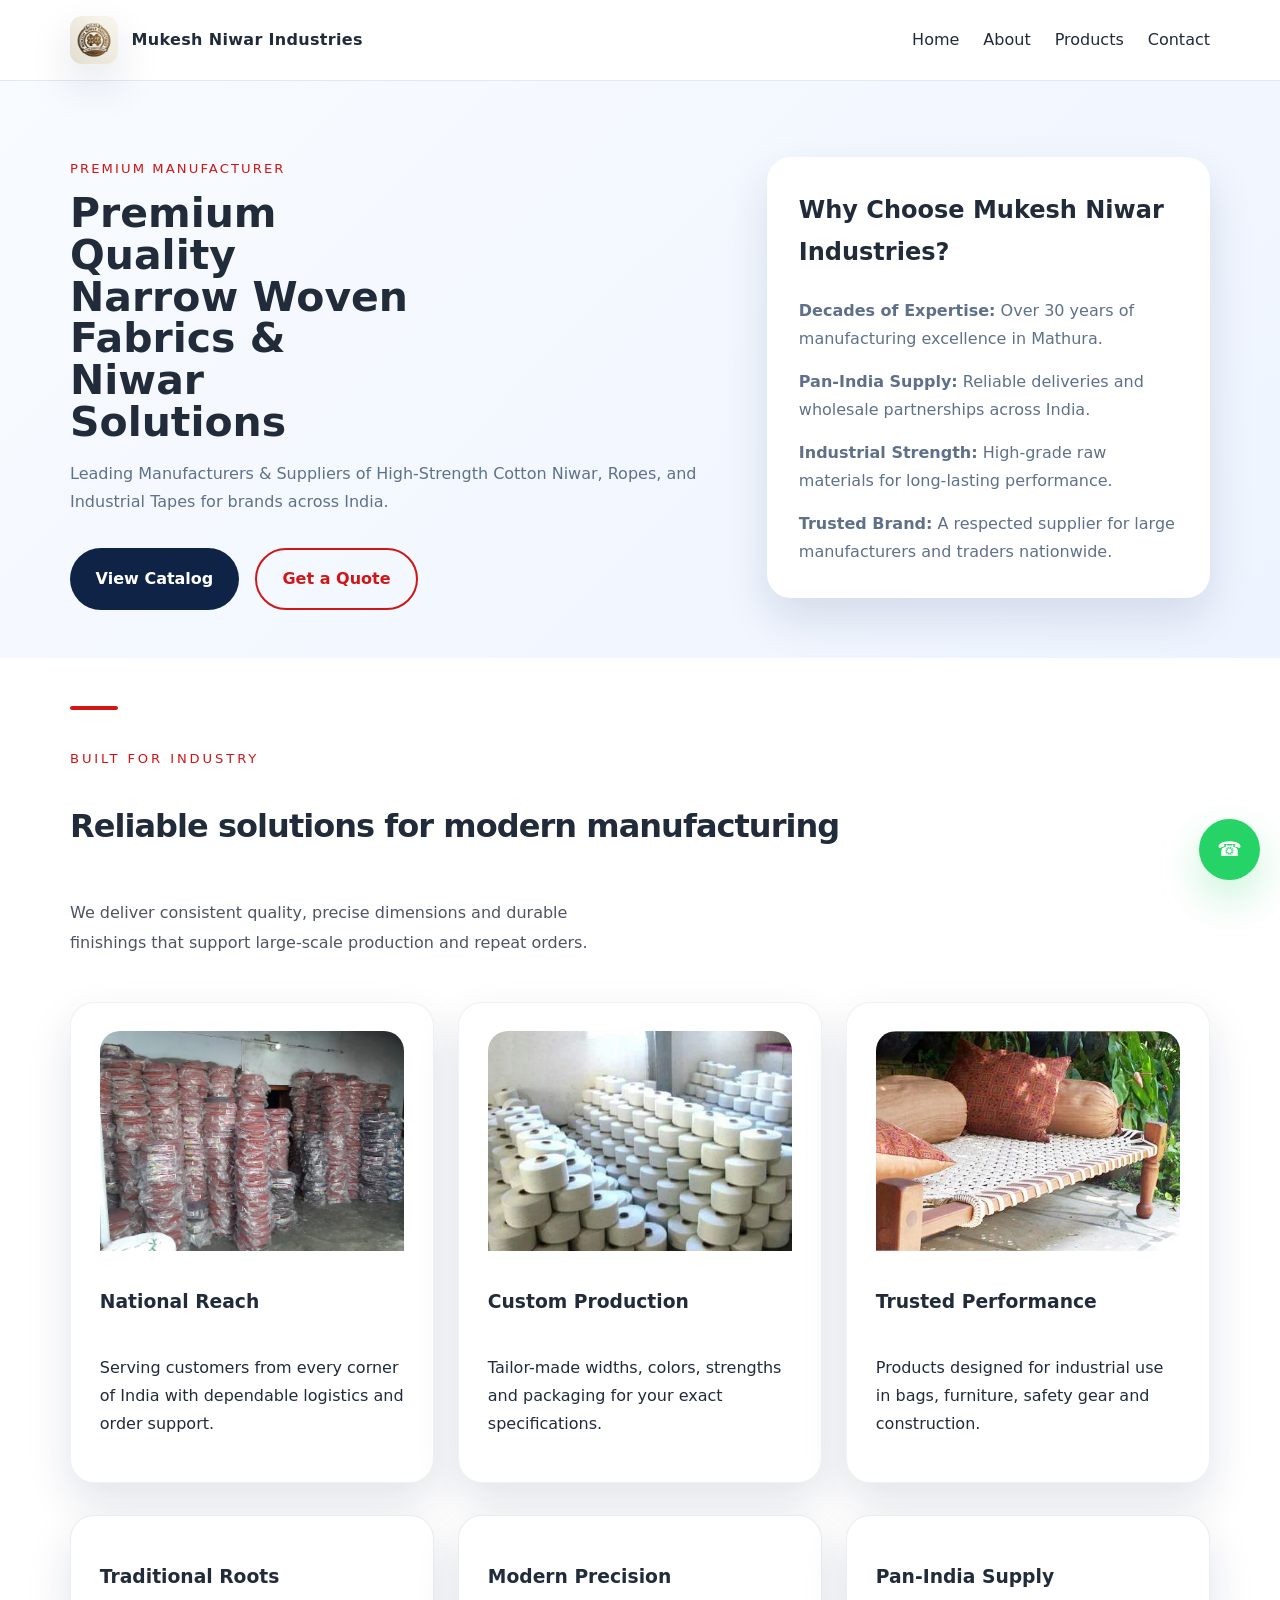
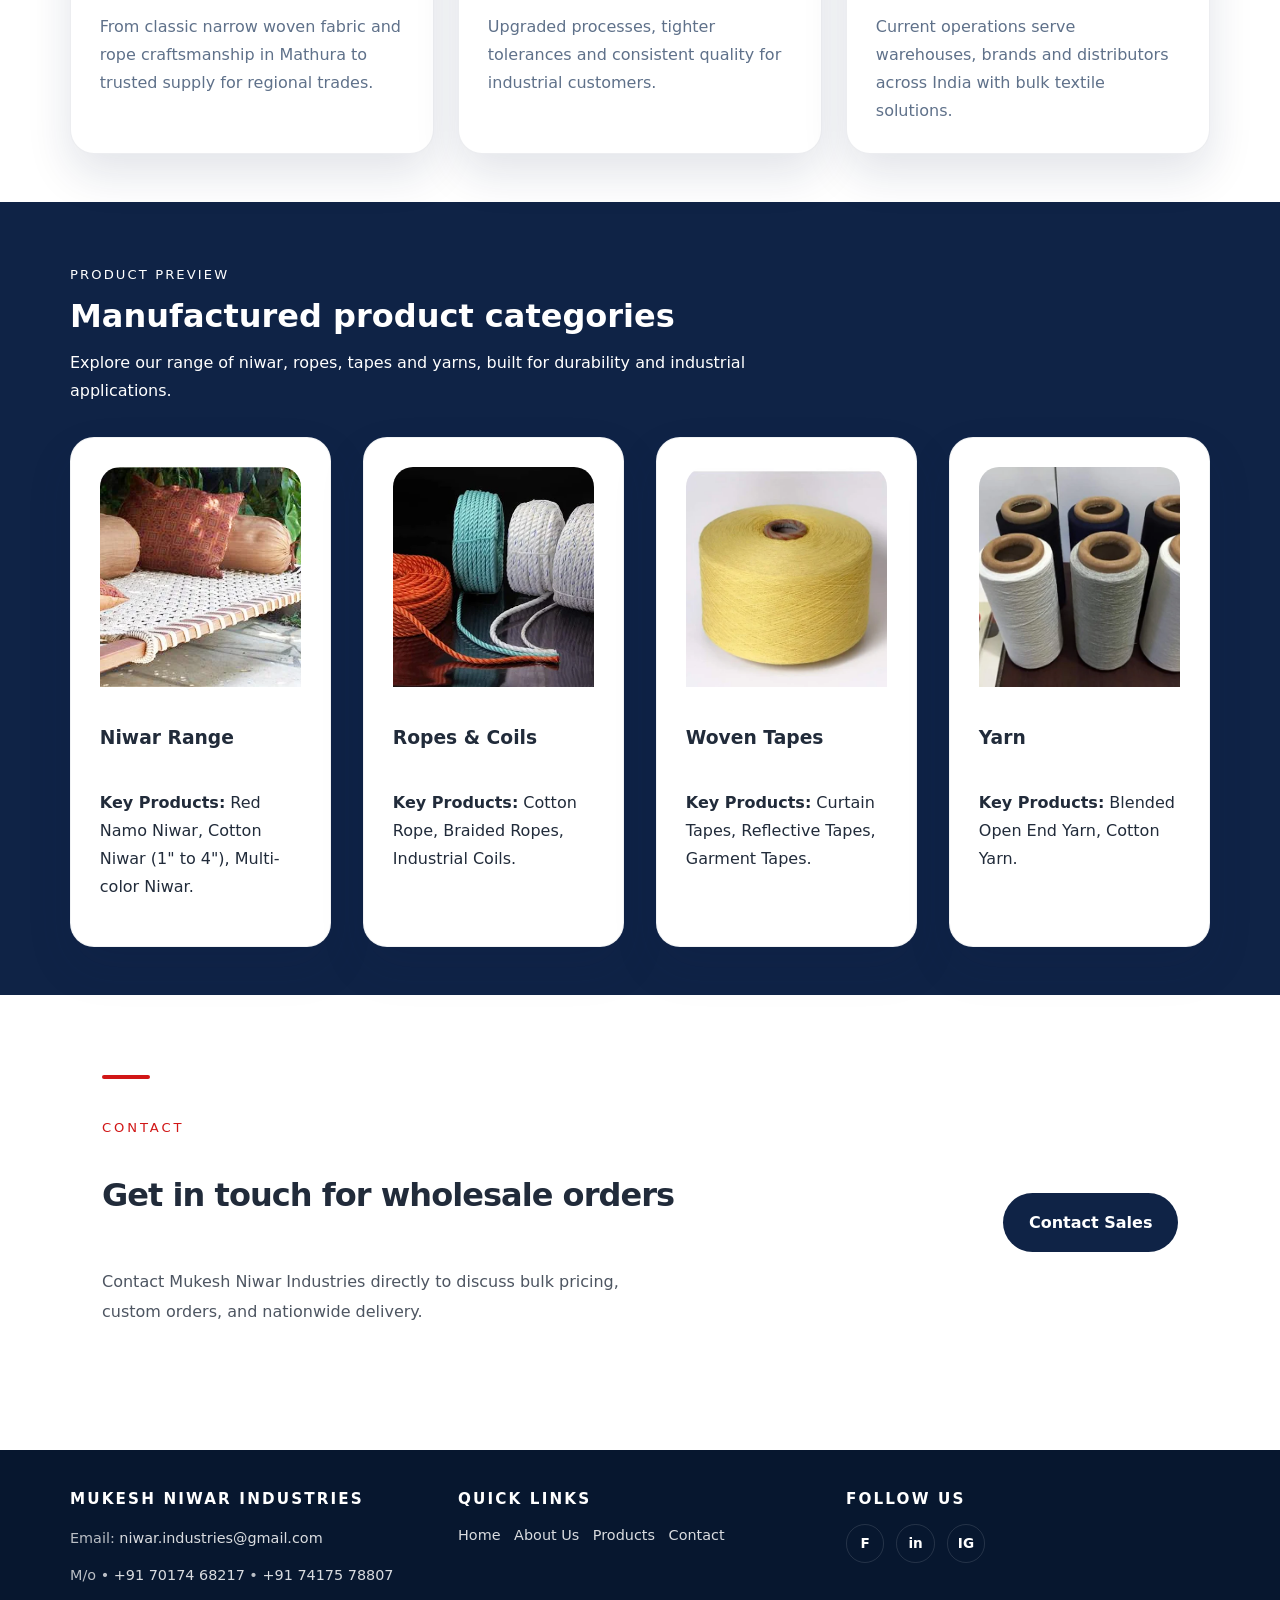
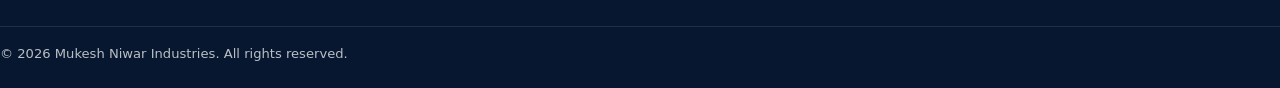
==== index.html @ a69bcad0 "webpage Co-authored-by: Copilot <copilot@github.com>" ====
<!DOCTYPE html>
<html lang="en">
  <head>
    <meta charset="UTF-8" />
    <meta name="viewport" content="width=device-width, initial-scale=1.0" />
    <meta
      name="description"
      content="Mukesh Niwar Industries - Leading manufacturer and pan-India supplier of narrow woven fabrics, cotton niwar, ropes, and industrial tapes."
    />
    <title>Home | Mukesh Niwar Industries</title>
    <link rel="stylesheet" href="styles.css" />
  </head>
  <body>
    <header class="site-header">
      <div class="container header-inner">
        <a href="index.html" class="brand brand-with-logo">
          <img src="logo.png" alt="Mukesh Niwar Industries logo" class="logo" />
          <span>Mukesh Niwar Industries</span>
        </a>
        <button class="nav-toggle" aria-label="Open navigation">
          <span></span>
          <span></span>
          <span></span>
        </button>
        <nav class="site-nav" id="main-nav">
          <a href="index.html" aria-current="page">Home</a>
          <a href="about.html">About</a>
          <a href="products.html">Products</a>
          <a href="contact.html">Contact</a>
        </nav>
      </div>
    </header>

    <main>
      <section class="hero" id="home">
        <div class="container hero-grid">
          <div>
            <p class="eyebrow">Premium Manufacturer</p>
            <h1>Premium Quality Narrow Woven Fabrics & Niwar Solutions</h1>
            <p class="hero-copy">
              Leading Manufacturers & Suppliers of High-Strength Cotton Niwar, Ropes, and Industrial Tapes for brands across India.
            </p>
            <div class="hero-actions">
              <a class="btn btn-primary" href="products.html">View Catalog</a>
              <a class="btn btn-secondary" href="contact.html">Get a Quote</a>
            </div>
          </div>
          <div class="hero-visual">
            <div class="hero-card">
              <h2>Why Choose Mukesh Niwar Industries?</h2>
              <ul>
                <li><strong>Decades of Expertise:</strong> Over 30 years of manufacturing excellence in Mathura.</li>
                <li><strong>Pan-India Supply:</strong> Reliable deliveries and wholesale partnerships across India.</li>
                <li><strong>Industrial Strength:</strong> High-grade raw materials for long-lasting performance.</li>
                <li><strong>Trusted Brand:</strong> A respected supplier for large manufacturers and traders nationwide.</li>
              </ul>
            </div>
          </div>
        </div>
      </section>

      <section class="section-light">
        <div class="container">
          <div class="page-header">
            <p class="eyebrow">Built for Industry</p>
            <h2>Reliable solutions for modern manufacturing</h2>
            <p>
              We deliver consistent quality, precise dimensions and durable finishings that support large-scale production and repeat orders.
            </p>
          </div>

          <div class="cards-grid">
            <article class="section-card">
              <img src="ind_pic1.webp" alt="Manufacturing facility" class="card-img" />
              <h3>National Reach</h3>
              <p>Serving customers from every corner of India with dependable logistics and order support.</p>
            </article>
            <article class="section-card">
              <img src="ind_pic2.webp" alt="Production process" class="card-img" />
              <h3>Custom Production</h3>
              <p>Tailor-made widths, colors, strengths and packaging for your exact specifications.</p>
            </article>
            <article class="section-card">
              <img src="outputproduct1.webp" alt="Product quality" class="card-img" />
              <h3>Trusted Performance</h3>
              <p>Products designed for industrial use in bags, furniture, safety gear and construction.</p>
            </article>
          </div>

          <div class="timeline-grid">
            <article class="timeline-step">
              <h3>Traditional Roots</h3>
              <p>From classic narrow woven fabric and rope craftsmanship in Mathura to trusted supply for regional trades.</p>
            </article>
            <article class="timeline-step">
              <h3>Modern Precision</h3>
              <p>Upgraded processes, tighter tolerances and consistent quality for industrial customers.</p>
            </article>
            <article class="timeline-step">
              <h3>Pan-India Supply</h3>
              <p>Current operations serve warehouses, brands and distributors across India with bulk textile solutions.</p>
            </article>
          </div>
        </div>
      </section>

      <section class="section-primary">
        <div class="container">
          <div class="section-header text-white">
            <p class="eyebrow">Product Preview</p>
            <h2>Manufactured product categories</h2>
            <p>
              Explore our range of niwar, ropes, tapes and yarns, built for durability and industrial applications.
            </p>
          </div>
          <div class="cards-grid">
            <article class="section-card">
              <img src="outputproduct1.webp" alt="Niwar range products" class="card-img" />
              <h3>Niwar Range</h3>
              <p><strong>Key Products:</strong> Red Namo Niwar, Cotton Niwar (1" to 4"), Multi-color Niwar.</p>
            </article>
            <article class="section-card">
              <img src="rope1.webp" alt="Ropes and coils" class="card-img" />
              <h3>Ropes & Coils</h3>
              <p><strong>Key Products:</strong> Cotton Rope, Braided Ropes, Industrial Coils.</p>
            </article>
            <article class="section-card">
              <img src="yarn1.webp" alt="Woven tapes" class="card-img" />
              <h3>Woven Tapes</h3>
              <p><strong>Key Products:</strong> Curtain Tapes, Reflective Tapes, Garment Tapes.</p>
            </article>
            <article class="section-card">
              <img src="yarn2.webp" alt="Yarn products" class="card-img" />
              <h3>Yarn</h3>
              <p><strong>Key Products:</strong> Blended Open End Yarn, Cotton Yarn.</p>
            </article>
          </div>
        </div>
      </section>

      <section class="section-light">
        <div class="container contact-panel">
          <div class="page-header">
            <p class="eyebrow">Contact</p>
            <h2>Get in touch for wholesale orders</h2>
            <p>
              Contact Mukesh Niwar Industries directly to discuss bulk pricing, custom orders, and nationwide delivery.
            </p>
          </div>
          <a class="btn btn-primary" href="contact.html">Contact Sales</a>
        </div>
      </section>
    </main>

    <footer class="site-footer">
      <div class="container footer-grid">
        <div class="footer-block">
          <h3>Mukesh Niwar Industries</h3>
          <p class="footer-contact">Email: <a href="mailto:niwar.industries@gmail.com">niwar.industries@gmail.com</a></p>
          <p class="footer-contact">M/o • <a href="tel:+917017468217">+91 70174 68217</a> • <a href="tel:+917417578807">+91 74175 78807</a></p>
        </div>
        <div class="footer-block">
          <h3>Quick Links</h3>
          <ul class="footer-links">
            <li><a href="index.html">Home</a></li>
            <li><a href="about.html">About Us</a></li>
            <li><a href="products.html">Products</a></li>
            <li><a href="contact.html">Contact</a></li>
          </ul>
        </div>
        <div class="footer-block">
          <h3>Follow Us</h3>
          <div class="social-links">
            <a class="social-link" href="#" aria-label="Facebook">F</a>
            <a class="social-link" href="#" aria-label="LinkedIn">in</a>
            <a class="social-link" href="#" aria-label="Instagram">IG</a>
          </div>
        </div>
      </div>
      <div class="footer-note">© 2026 Mukesh Niwar Industries. All rights reserved.</div>
    </footer>

    <a class="whatsapp-float" href="https://wa.me/917017468217?text=Hello%20Mukesh%20Niwar%20Industries%2C%20I%20need%20a%20quote." target="_blank" rel="noreferrer noopener" aria-label="WhatsApp Now"></a>
    <script src="script.js"></script>
  </body>
</html>
---- styles.css ----
:root {
  --navy: #0f2346;
  --white: #ffffff;
  --light: #f5f7fb;
  --text: #212b3a;
  --muted: #5f718a;
  --accent: #d11616;
  --shadow: 0 20px 45px rgba(15, 35, 70, 0.12);
}

* {
  box-sizing: border-box;
}

html {
  scroll-behavior: smooth;
}

body {
  margin: 0;
  font-family: Inter, system-ui, -apple-system, BlinkMacSystemFont, "Segoe UI", sans-serif;
  color: var(--text);
  background: var(--white);
  line-height: 1.75;
}

img {
  max-width: 100%;
  display: block;
}

a {
  color: inherit;
  text-decoration: none;
}

button,
input,
textarea,
a {
  font: inherit;
}

.container {
  width: min(1140px, calc(100% - 2rem));
  margin: 0 auto;
}

.site-header {
  position: sticky;
  top: 0;
  z-index: 10;
  background: rgba(255, 255, 255, 0.95);
  backdrop-filter: blur(10px);
  border-bottom: 1px solid #e5e8f0;
}

.header-inner {
  display: flex;
  align-items: center;
  justify-content: space-between;
  gap: 1rem;
  padding: 1rem 0;
}

.whatsapp-float {
  position: fixed;
  right: 1.25rem;
  bottom: 1.25rem;
  display: inline-flex;
  align-items: center;
  justify-content: center;
  width: 3.8rem;
  height: 3.8rem;
  border-radius: 50%;
  background: #25d366;
  color: #ffffff;
  text-decoration: none;
  font-size: 1.4rem;
  box-shadow: 0 18px 40px rgba(37, 211, 102, 0.25);
  transition: transform 0.2s ease, box-shadow 0.2s ease;
  z-index: 20;
}

.whatsapp-float:hover,
.whatsapp-float:focus-visible {
  transform: translateY(-2px);
  box-shadow: 0 24px 45px rgba(37, 211, 102, 0.35);
}

.whatsapp-float::before {
  content: "☎";
  font-size: 1.25rem;
}

@media (max-width: 720px) {
  .whatsapp-float {
    right: 0.85rem;
    bottom: 0.85rem;
    width: 3.4rem;
    height: 3.4rem;
  }
}

.brand {
  font-weight: 700;
  letter-spacing: 0.02em;
}

.brand-with-logo {
  display: inline-flex;
  align-items: center;
  gap: 0.85rem;
}

.logo {
  width: 48px;
  height: auto;
  border-radius: 12px;
  box-shadow: var(--shadow);
}

.card-img {
  width: 100%;
  height: 220px;
  object-fit: cover;
  border-radius: 20px 20px 0 0;
  margin-bottom: 1rem;
}

.timeline-grid {
  display: grid;
  gap: 1.5rem;
  grid-template-columns: repeat(auto-fit, minmax(240px, 1fr));
  margin-top: 2rem;
}

.timeline-step {
  background: var(--white);
  border-radius: 24px;
  padding: 1.8rem;
  box-shadow: var(--shadow);
  border: 1px solid rgba(15, 35, 70, 0.08);
}

.timeline-step h3 {
  margin-top: 1rem;
}

.timeline-step p {
  color: var(--muted);
  margin: 1rem 0 0;
}

.nav-toggle {
  display: none;
  flex-direction: column;
  gap: 6px;
  background: transparent;
  border: none;
  cursor: pointer;
}

.nav-toggle span {
  display: block;
  width: 24px;
  height: 3px;
  background: var(--navy);
  border-radius: 999px;
}

.site-nav {
  display: flex;
  align-items: center;
  gap: 1.5rem;
}

.site-nav a {
  color: var(--text);
  font-weight: 500;
}

.hero {
  padding: 4rem 0 3rem;
  background: linear-gradient(135deg, #f8fbff 0%, #eef4ff 100%);
}

.hero-grid {
  display: grid;
  grid-template-columns: 1.2fr 0.8fr;
  gap: 2rem;
  align-items: center;
}

.eyebrow {
  text-transform: uppercase;
  letter-spacing: 0.16em;
  color: var(--accent);
  font-size: 0.82rem;
  margin-bottom: 0.75rem;
}

.hero h1 {
  font-size: clamp(2.5rem, 3.2vw, 4rem);
  line-height: 1.02;
  margin: 0;
  max-width: 12ch;
}

.hero-copy,
.section-header p,
.about-grid p,
.contact-card p,
.quality-list p,
.product-card p {
  color: var(--muted);
}

.hero-actions {
  display: flex;
  flex-wrap: wrap;
  gap: 1rem;
  margin-top: 2rem;
}

.btn {
  display: inline-flex;
  align-items: center;
  justify-content: center;
  padding: 0.95rem 1.6rem;
  border-radius: 999px;
  font-weight: 600;
  transition: transform 0.2s ease, background-color 0.2s ease;
}

.btn:hover {
  transform: translateY(-1px);
}

.btn-primary {
  background: var(--navy);
  color: var(--white);
}

.btn-secondary {
  border: 2px solid var(--accent);
  color: var(--accent);
  background: transparent;
}

.btn-white {
  background: var(--white);
  color: var(--navy);
  border: 1px solid rgba(15, 35, 70, 0.12);
}

.hero-visual {
  display: flex;
  justify-content: flex-end;
}

.hero-card {
  border-radius: 24px;
  padding: 2rem;
  background: var(--white);
  box-shadow: var(--shadow);
}

.hero-card h2 {
  margin-top: 0;
}

.hero-card ul {
  list-style: none;
  padding: 0;
  margin: 1.5rem 0 0;
  display: grid;
  gap: 0.95rem;
}

.hero-card li {
  color: var(--muted);
}

.section-light,
.section-primary {
  padding: 3rem 0;
}

.section-primary {
  background: var(--navy);
  color: var(--white);
}

.section-primary .cards-grid {
  gap: 2rem;
  grid-auto-rows: minmax(0, auto);
}

.section-primary .contact-panel {
  margin-top: 2rem;
}

.section-header {
  max-width: 720px;
  margin-bottom: 2rem;
}

.section-header.text-white p,
.section-primary .section-header p,
.section-primary .section-header h2,
.page-header.text-white p,
.page-header.text-white h2,
.page-header.text-white .eyebrow {
  color: var(--white);
}

.section-header h2 {
  margin: 0.5rem 0 1rem;
  font-size: clamp(2rem, 2.5vw, 2.75rem);
  line-height: 1.08;
}

.page-header {
  display: grid;
  gap: 0.75rem;
  margin-bottom: 1.75rem;
  padding: 0;
  border: none;
  background: transparent;
}

.page-header::before {
  content: "";
  width: 3rem;
  height: 4px;
  background: var(--accent);
  border-radius: 999px;
  display: block;
  margin-bottom: 0.75rem;
}

.page-header .eyebrow {
  margin-bottom: 0;
  font-size: 0.82rem;
  letter-spacing: 0.22em;
  color: var(--accent);
}

.page-header h2 {
  font-size: clamp(2rem, 2.4vw, 2.85rem);
  line-height: 1.06;
  letter-spacing: -0.03em;
}

.page-header p {
  color: rgba(33, 43, 58, 0.8);
  line-height: 1.85;
  max-width: 52ch;
}

.cards-grid {
  display: grid;
  gap: 1.5rem;
  grid-template-columns: repeat(auto-fit, minmax(220px, 1fr));
}

.section-card {
  background: var(--white);
  border-radius: 24px;
  padding: 1.8rem;
  box-shadow: var(--shadow);
  border: 1px solid rgba(15, 35, 70, 0.06);
  display: flex;
  flex-direction: column;
}

.section-card h3,
.section-card p {
  color: var(--text);
}

.contact-panel {
  display: flex;
  align-items: center;
  justify-content: space-between;
  gap: 1rem;
  padding: 2rem;
}

.contact-panel .page-header {
  max-width: 60ch;
}

.map-frame {
  border-radius: 24px;
  overflow: hidden;
  box-shadow: var(--shadow);
}

.about-grid,
.product-grid,
.quality-grid,
.contact-grid {
  display: grid;
  gap: 1.75rem;
}

.about-grid {
  grid-template-columns: 1.2fr 0.9fr;
  grid-template-rows: auto auto;
  grid-template-areas:
    "text image"
    "stats stats";
  gap: 2rem;
}

.about-grid > div:first-child {
  grid-area: text;
}

.about-panel {
  grid-area: image;
  display: flex;
  align-items: flex-start;
}

.about-panel img {
  width: 100%;
  border-radius: 24px;
  object-fit: cover;
  min-height: 340px;
}

.about-stats-row {
  grid-area: stats;
  display: grid;
  grid-template-columns: repeat(3, minmax(0, 1fr));
  gap: 1rem;
}

.stat-card {
  background: var(--white);
  padding: 1.6rem;
  border-radius: 18px;
  box-shadow: var(--shadow);
}

.stat-card span {
  display: block;
  font-size: 1.8rem;
  font-weight: 700;
  color: var(--navy);
}

.stat-card p {
  margin: 0.6rem 0 0;
  color: var(--muted);
}

.product-grid {
  grid-template-columns: repeat(2, minmax(0, 1fr));
}

.product-card {
  background: rgba(255, 255, 255, 0.12);
  border: 1px solid rgba(255, 255, 255, 0.14);
  border-radius: 20px;
  padding: 1.8rem;
}

.product-card h3 {
  margin-top: 0;
  color: var(--white);
}

.quality-grid {
  grid-template-columns: 1fr 1fr;
  align-items: start;
}

.quality-list {
  display: grid;
  gap: 1rem;
}

.quality-list div {
  background: var(--white);
  padding: 1.6rem;
  border-radius: 18px;
}

.quality-list h3 {
  margin: 0 0 0.75rem;
  color: var(--navy);
}

.contact-grid {
  grid-template-columns: 1.2fr 0.8fr;
  align-items: start;
}

.contact-card {
  background: var(--white);
  color: var(--text);
  border-radius: 24px;
  padding: 2rem;
  box-shadow: var(--shadow);
}

.contact-card h3 {
  margin-top: 0;
}

.contact-details p {
  margin: 0.85rem 0 0;
}

.site-footer {
  background: #07172f;
  color: rgba(255, 255, 255, 0.8);
  padding: 2.2rem 0 1.5rem;
  font-size: 0.92rem;
}

.footer-grid {
  display: grid;
  gap: 1.5rem;
  grid-template-columns: repeat(3, minmax(0, 1fr));
  align-items: flex-start;
}

.footer-block h3 {
  margin: 0 0 0.75rem;
  color: var(--white);
  font-size: 0.95rem;
  letter-spacing: 0.14em;
  text-transform: uppercase;
}

.footer-block p,
.footer-links li,
.footer-note {
  color: rgba(255, 255, 255, 0.72);
  font-size: 0.9rem;
  line-height: 1.6;
}

.footer-contact a {
  color: rgba(255, 255, 255, 0.85);
  text-decoration: none;
}

.footer-links {
  list-style: none;
  padding: 0;
  margin: 0;
  display: flex;
  flex-wrap: wrap;
  gap: 0.85rem;
}

.footer-links li {
  display: inline;
}

.footer-links li a {
  color: rgba(255, 255, 255, 0.85);
  text-decoration: none;
}

.footer-links li a:hover {
  color: var(--accent);
}

.social-links {
  display: flex;
  gap: 0.75rem;
}

.social-link {
  display: inline-flex;
  align-items: center;
  justify-content: center;
  width: 2.4rem;
  height: 2.4rem;
  border-radius: 50%;
  border: 1px solid rgba(255, 255, 255, 0.12);
  color: var(--white);
  text-decoration: none;
  font-weight: 700;
  font-size: 0.85rem;
}

.social-link:hover {
  background: rgba(255, 255, 255, 0.08);
}

.footer-note {
  margin-top: 1.5rem;
  border-top: 1px solid rgba(255, 255, 255, 0.1);
  padding-top: 1rem;
  font-size: 0.82rem;
}

.footer-link {
  color: var(--white);
}

@media (max-width: 900px) {
  .hero-grid,
  .about-grid,
  .product-grid,
  .quality-grid,
  .contact-grid,
  .footer-grid {
    grid-template-columns: 1fr;
  }

  .stats-grid {
    grid-template-columns: 1fr;
  }

  .hero {
    padding-top: 3rem;
  }

  .contact-panel {
    flex-direction: column;
    align-items: stretch;
  }
}

@media (max-width: 720px) {
  .top-bar {
    flex-direction: column;
    align-items: flex-start;
  }
  .header-inner {
    flex-wrap: wrap;
  }

  .nav-toggle {
    display: flex;
  }

  .site-nav {
    position: absolute;
    top: 100%;
    right: 1rem;
    left: 1rem;
    background: var(--white);
    flex-direction: column;
    padding: 1rem;
    border-radius: 18px;
    box-shadow: var(--shadow);
    opacity: 0;
    visibility: hidden;
    transform: translateY(-1rem);
    transition: all 0.25s ease;
  }

  .site-nav.open {
    opacity: 1;
    visibility: visible;
    transform: translateY(0);
  }

  .site-nav a {
    padding: 0.75rem 0;
    border-bottom: 1px solid #eef2f7;
  }

  .site-nav a:last-child {
    border-bottom: none;
  }

  .hero h1 {
    font-size: 2.4rem;
  }

  .btn {
    width: 100%;
  }

  .footer-inner {
    flex-direction: column;
    text-align: center;
  }
}
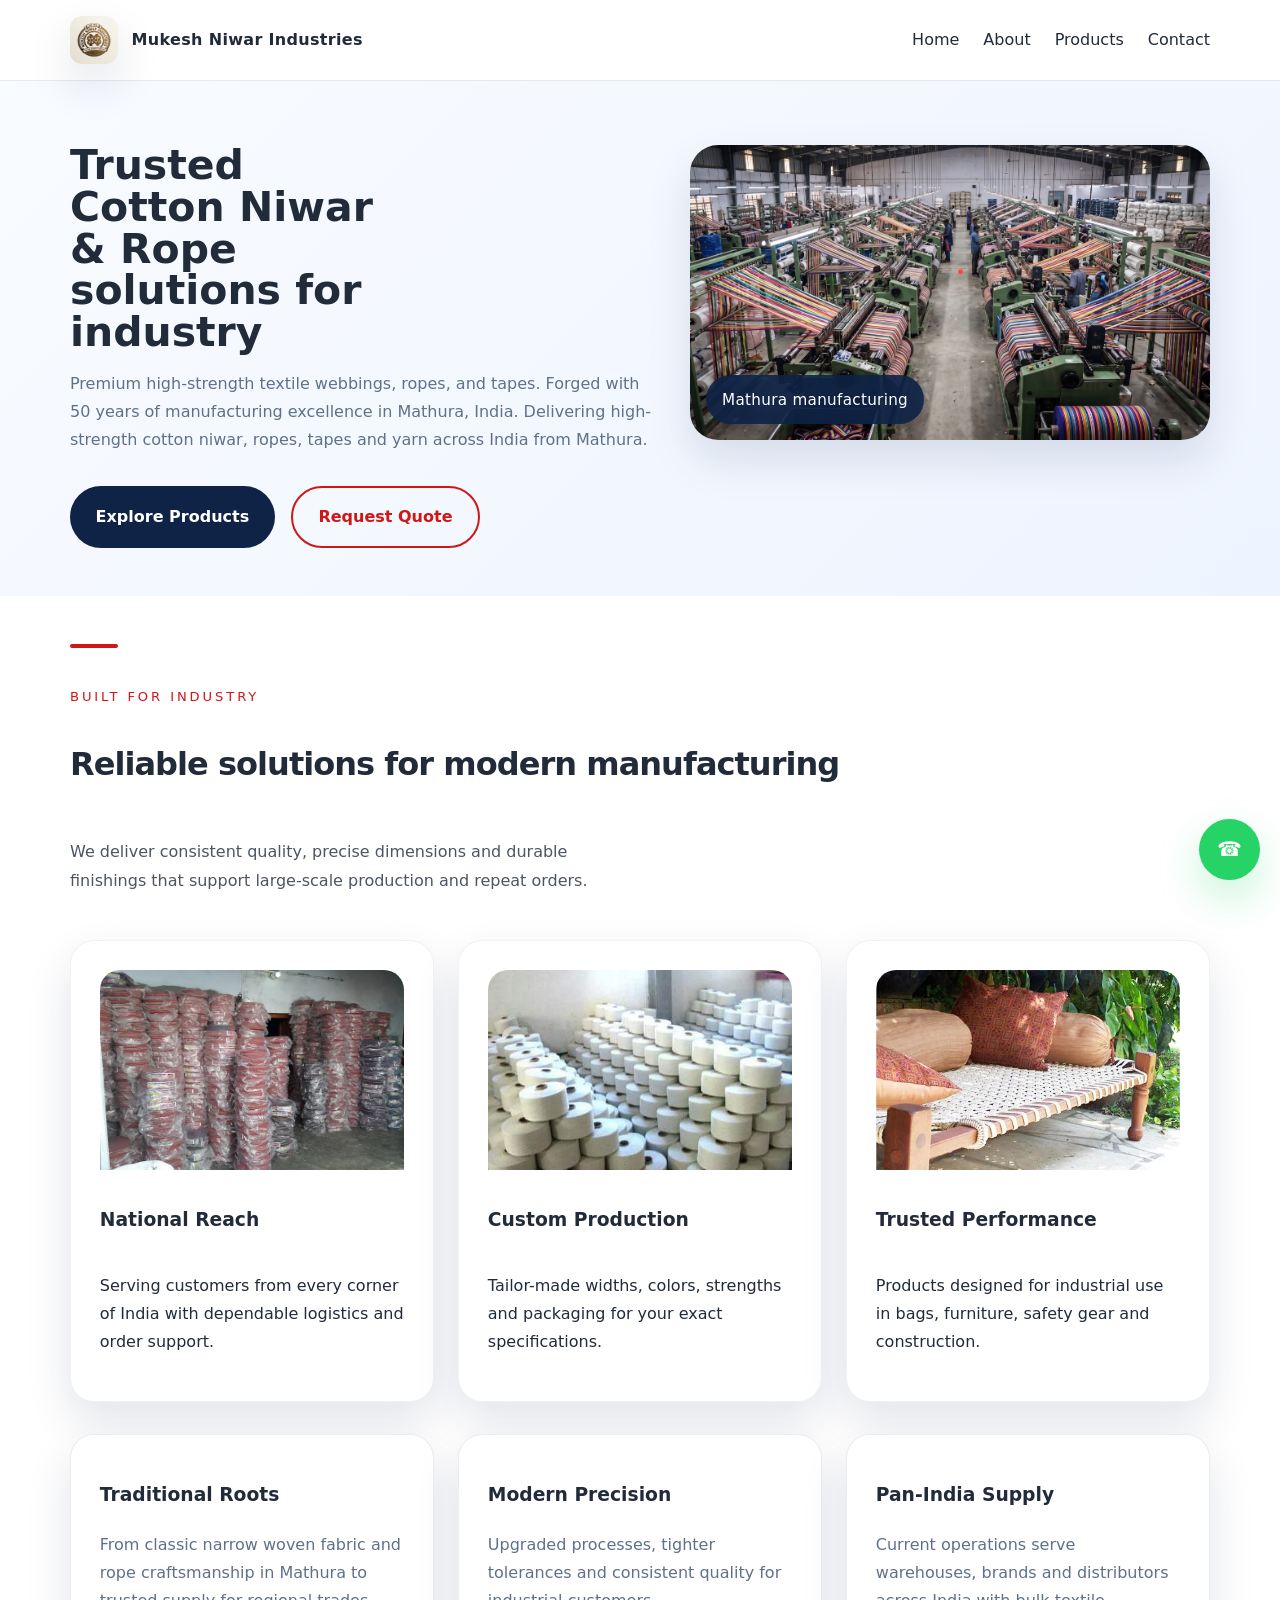
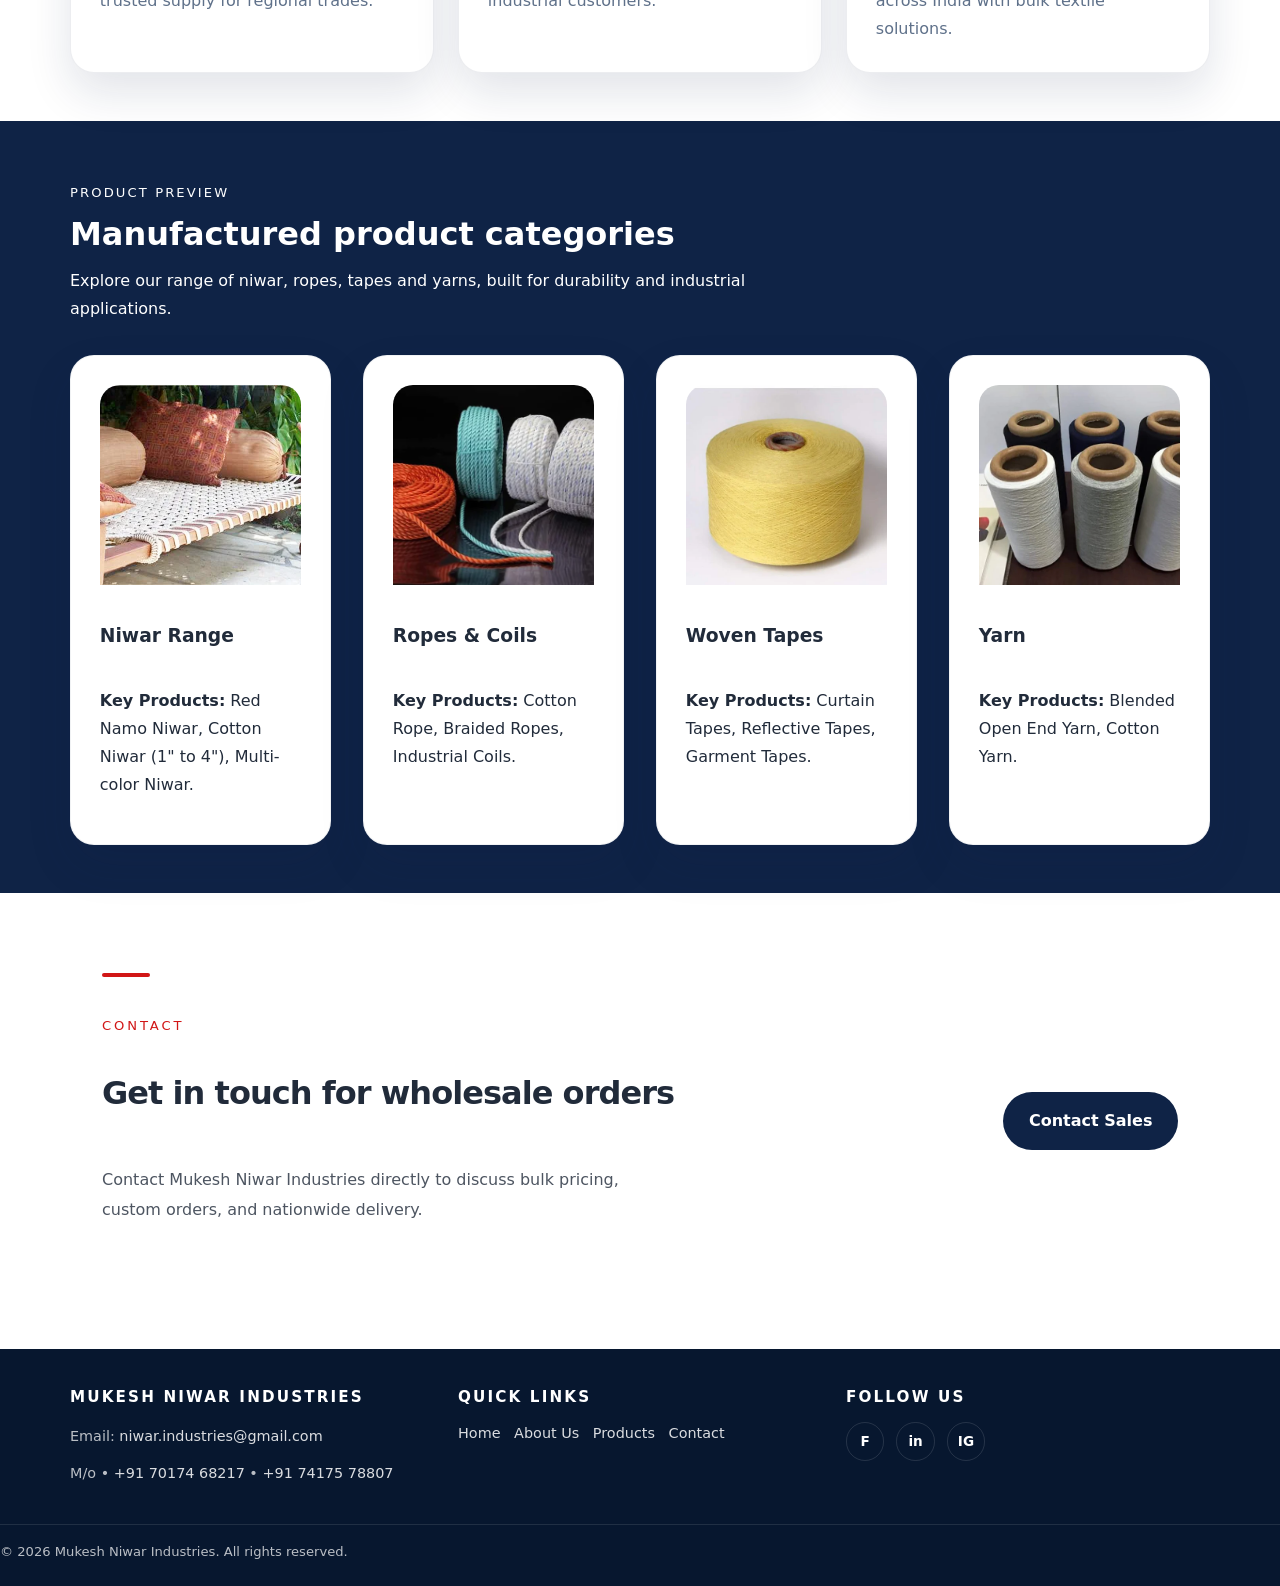
==== commit 8794bd92: "chnages Co-authored-by: Copilot <copilot@github.com>" ====
--- a/index.html
+++ b/index.html
@@ -35,26 +35,22 @@
       <section class="hero" id="home">
         <div class="container hero-grid">
           <div>
-            <p class="eyebrow">Premium Manufacturer</p>
-            <h1>Premium Quality Narrow Woven Fabrics & Niwar Solutions</h1>
+            <h1>Trusted Cotton Niwar & Rope solutions for industry</h1>
             <p class="hero-copy">
-              Leading Manufacturers & Suppliers of High-Strength Cotton Niwar, Ropes, and Industrial Tapes for brands across India.
+              Premium high-strength textile webbings, ropes, and tapes. Forged with 50 years of manufacturing excellence in Mathura, India. Delivering high-strength cotton niwar, ropes, tapes and yarn across India from Mathura.
             </p>
             <div class="hero-actions">
-              <a class="btn btn-primary" href="products.html">View Catalog</a>
-              <a class="btn btn-secondary" href="contact.html">Get a Quote</a>
+              <a class="btn btn-primary" href="products.html">Explore Products</a>
+              <a class="btn btn-secondary" href="contact.html">Request Quote</a>
             </div>
           </div>
+
           <div class="hero-visual">
-            <div class="hero-card">
-              <h2>Why Choose Mukesh Niwar Industries?</h2>
-              <ul>
-                <li><strong>Decades of Expertise:</strong> Over 30 years of manufacturing excellence in Mathura.</li>
-                <li><strong>Pan-India Supply:</strong> Reliable deliveries and wholesale partnerships across India.</li>
-                <li><strong>Industrial Strength:</strong> High-grade raw materials for long-lasting performance.</li>
-                <li><strong>Trusted Brand:</strong> A respected supplier for large manufacturers and traders nationwide.</li>
-              </ul>
+            <div class="hero-image-card">
+              <img src="curreent_traditonal_ind.png" alt="Traditional manufacturing" />
+              <span class="hero-image-chip">Mathura manufacturing</span>
             </div>
+            <!-- hero descriptive paragraph removed per request -->
           </div>
         </div>
       </section>
--- a/styles.css
+++ b/styles.css
@@ -122,7 +122,7 @@
 
 .card-img {
   width: 100%;
-  height: 220px;
+  height: 200px;
   object-fit: cover;
   border-radius: 20px 20px 0 0;
   margin-bottom: 1rem;
@@ -187,9 +187,100 @@
 
 .hero-grid {
   display: grid;
-  grid-template-columns: 1.2fr 0.8fr;
+  /* left column grows, right column fixed to match the visual width */
+  grid-template-columns: 1fr 520px;
   gap: 2rem;
-  align-items: center;
+  align-items: start;
+}
+
+.hero-feature-row {
+  display: grid;
+  grid-template-columns: repeat(3, minmax(0, 1fr));
+  gap: 1rem;
+  margin-top: 1.8rem;
+}
+
+.hero-feature {
+  background: var(--white);
+  border-radius: 20px;
+  padding: 1rem 1.1rem;
+  box-shadow: var(--shadow);
+  border: 1px solid rgba(15, 35, 70, 0.08);
+}
+
+.hero-feature span {
+  display: block;
+  font-size: 1.1rem;
+  font-weight: 700;
+  color: var(--navy);
+}
+
+.hero-feature p {
+  margin: 0.4rem 0 0;
+  color: var(--muted);
+  font-size: 0.95rem;
+}
+
+.hero-image-card {
+  position: relative;
+  border-radius: 28px;
+  overflow: hidden;
+  box-shadow: var(--shadow);
+}
+
+.hero-image-card img {
+  width: 100%;
+  height: auto;
+  max-height: 420px;
+  object-fit: cover;
+  display: block;
+}
+
+.hero-image-chip {
+  position: absolute;
+  bottom: 1rem;
+  left: 1rem;
+  background: rgba(15, 35, 70, 0.9);
+  color: #fff;
+  padding: 0.7rem 1rem;
+  border-radius: 999px;
+  font-size: 0.95rem;
+  letter-spacing: 0.02em;
+}
+
+.hero-image-text {
+  margin: 0;
+  color: var(--muted);
+  line-height: 1.6;
+  font-size: 0.95rem;
+  max-width: 360px;
+  text-align: left;
+}
+
+@media (max-width: 900px) {
+  .hero-image-text {
+    text-align: center;
+    max-width: 100%;
+    align-self: center;
+    padding: 0 1rem;
+  }
+}
+
+.hero-info-card {
+  background: var(--white);
+  border-radius: 24px;
+  padding: 1.8rem;
+  box-shadow: var(--shadow);
+  border: 1px solid rgba(15, 35, 70, 0.08);
+}
+
+.hero-info-card h3 {
+  margin-top: 0;
+}
+
+.hero-info-card p {
+  color: var(--muted);
+  line-height: 1.85;
 }
 
 .eyebrow {
@@ -256,7 +347,9 @@
 
 .hero-visual {
   display: flex;
-  justify-content: flex-end;
+  flex-direction: column;
+  align-items: flex-start;
+  gap: 0.9rem;
 }
 
 .hero-card {
@@ -496,8 +589,21 @@
 }
 
 .contact-grid {
-  grid-template-columns: 1.2fr 0.8fr;
+  grid-template-columns: 1fr 1fr;
+  gap: 2rem;
   align-items: start;
+}
+
+.map-frame iframe {
+  width: 100%;
+  height: 380px;
+  display: block;
+}
+
+.contact-card,
+.map-frame {
+  position: relative;
+  z-index: 0;
 }
 
 .contact-card {
@@ -625,6 +731,10 @@
     padding-top: 3rem;
   }
 
+  .hero-feature-row {
+    grid-template-columns: 1fr;
+  }
+
   .contact-panel {
     flex-direction: column;
     align-items: stretch;
@@ -639,6 +749,31 @@
   .header-inner {
     flex-wrap: wrap;
   }
+
+@media (min-width: 900px) {
+  .hero-visual {
+    flex-direction: row-reverse;
+    align-items: flex-end;
+    justify-content: flex-end;
+    gap: 1.25rem;
+  }
+
+  .hero-image-card {
+    flex: 0 0 480px;
+  }
+
+  .hero-image-text {
+    text-align: left;
+    max-width: 520px;
+    margin: 0;
+    align-self: flex-start;
+  }
+  /* keep the paragraph from extending past the image height */
+  .hero-image-text {
+    max-height: 420px;
+    overflow: hidden;
+  }
+}
 
   .nav-toggle {
     display: flex;
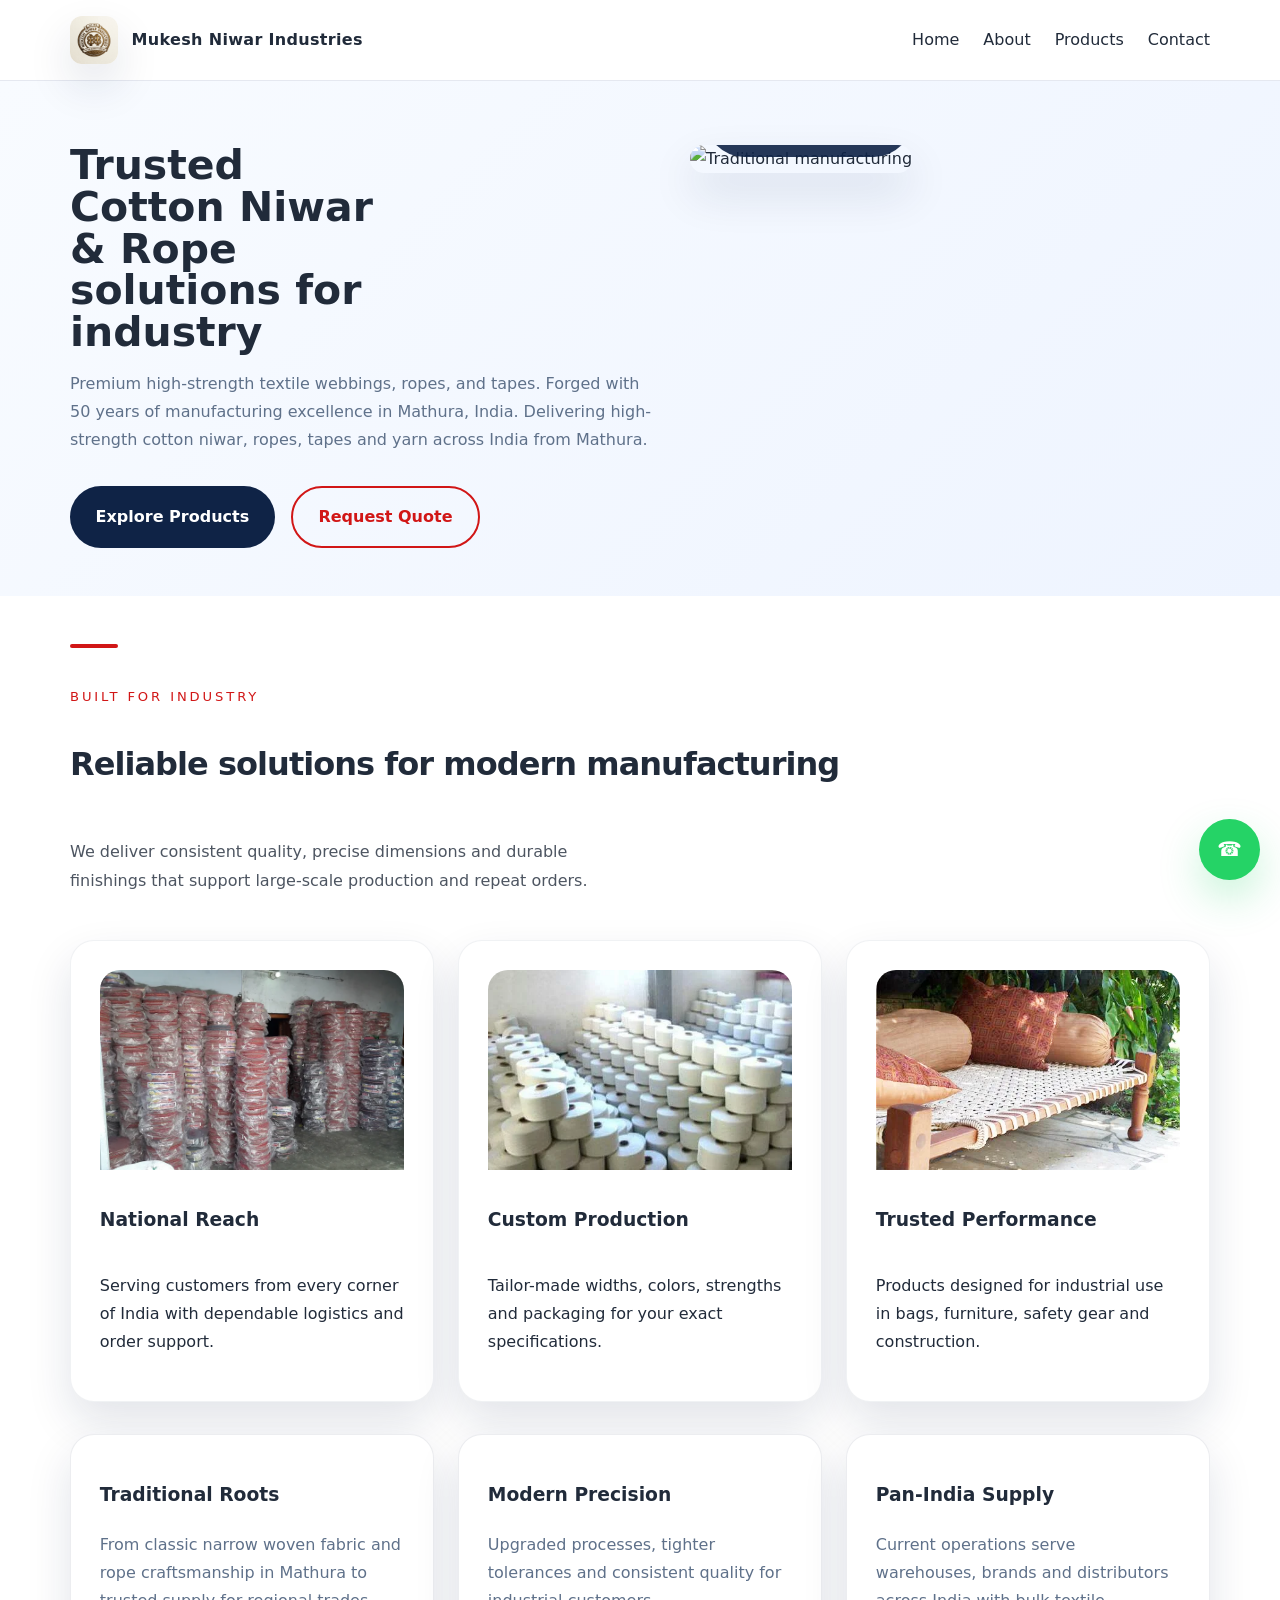
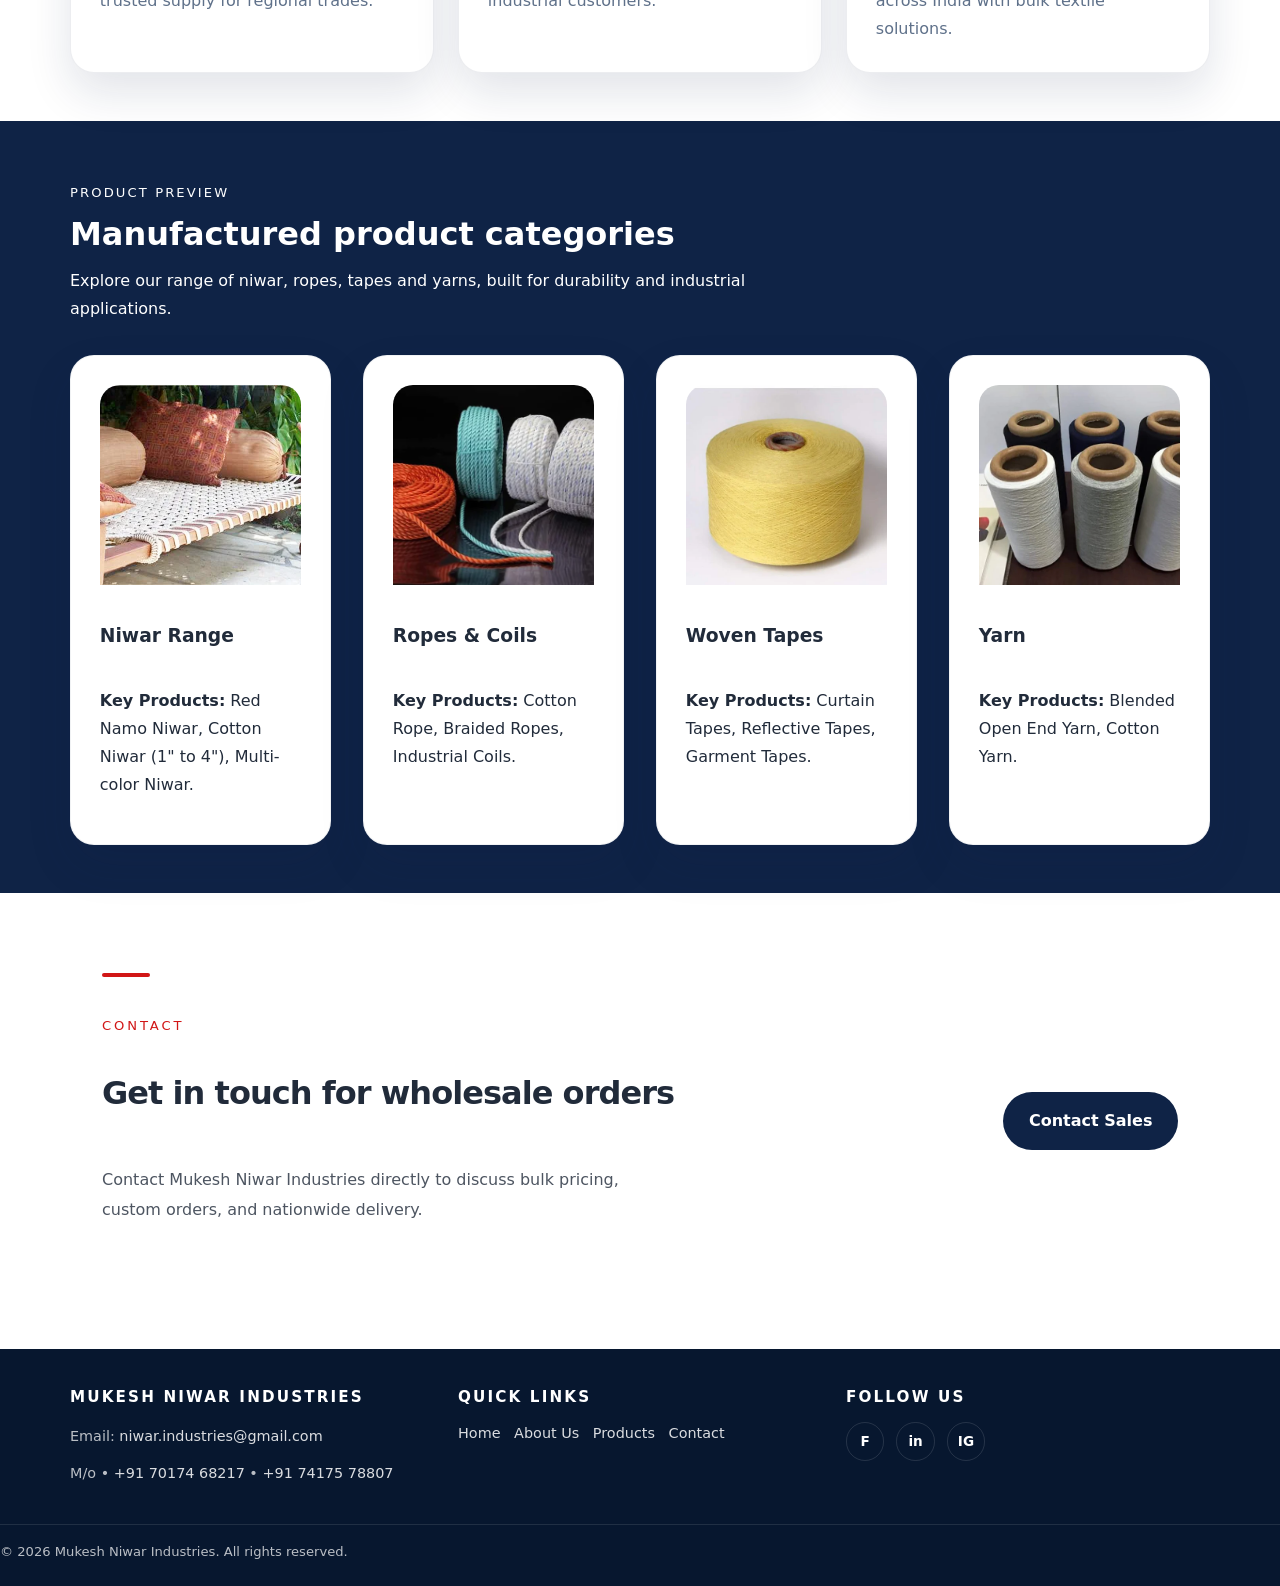
==== commit e9c8edd3: "chnage 1 Co-authored-by: Copilot <copilot@github.com>" ====
--- a/index.html
+++ b/index.html
@@ -14,7 +14,7 @@
     <header class="site-header">
       <div class="container header-inner">
         <a href="index.html" class="brand brand-with-logo">
-          <img src="logo.png" alt="Mukesh Niwar Industries logo" class="logo" />
+          <img src="logo.png" alt="Mukesh Niwar Industries logo" class="logo" loading="eager" decoding="async" />
           <span>Mukesh Niwar Industries</span>
         </a>
         <button class="nav-toggle" aria-label="Open navigation">
@@ -47,7 +47,11 @@
 
           <div class="hero-visual">
             <div class="hero-image-card">
-              <img src="curreent_traditonal_ind.png" alt="Traditional manufacturing" />
+              <picture>
+                <source type="image/webp" srcset="curreent_traditonal_ind.webp" />
+                <source type="image/png" srcset="curreent_traditonal_ind.png" />
+                <img src="curreent_traditonal_ind.png" alt="Traditional manufacturing" loading="eager" decoding="async" />
+              </picture>
               <span class="hero-image-chip">Mathura manufacturing</span>
             </div>
             <!-- hero descriptive paragraph removed per request -->
@@ -67,17 +71,17 @@
 
           <div class="cards-grid">
             <article class="section-card">
-              <img src="ind_pic1.webp" alt="Manufacturing facility" class="card-img" />
+              <img src="ind_pic1.webp" alt="Manufacturing facility" class="card-img" loading="lazy" decoding="async" />
               <h3>National Reach</h3>
               <p>Serving customers from every corner of India with dependable logistics and order support.</p>
             </article>
             <article class="section-card">
-              <img src="ind_pic2.webp" alt="Production process" class="card-img" />
+              <img src="ind_pic2.webp" alt="Production process" class="card-img" loading="lazy" decoding="async" />
               <h3>Custom Production</h3>
               <p>Tailor-made widths, colors, strengths and packaging for your exact specifications.</p>
             </article>
             <article class="section-card">
-              <img src="outputproduct1.webp" alt="Product quality" class="card-img" />
+              <img src="outputproduct1.webp" alt="Product quality" class="card-img" loading="lazy" decoding="async" />
               <h3>Trusted Performance</h3>
               <p>Products designed for industrial use in bags, furniture, safety gear and construction.</p>
             </article>
@@ -111,22 +115,22 @@
           </div>
           <div class="cards-grid">
             <article class="section-card">
-              <img src="outputproduct1.webp" alt="Niwar range products" class="card-img" />
+              <img src="outputproduct1.webp" alt="Niwar range products" class="card-img" loading="lazy" decoding="async" />
               <h3>Niwar Range</h3>
               <p><strong>Key Products:</strong> Red Namo Niwar, Cotton Niwar (1" to 4"), Multi-color Niwar.</p>
             </article>
             <article class="section-card">
-              <img src="rope1.webp" alt="Ropes and coils" class="card-img" />
+              <img src="rope1.webp" alt="Ropes and coils" class="card-img" loading="lazy" decoding="async" />
               <h3>Ropes & Coils</h3>
               <p><strong>Key Products:</strong> Cotton Rope, Braided Ropes, Industrial Coils.</p>
             </article>
             <article class="section-card">
-              <img src="yarn1.webp" alt="Woven tapes" class="card-img" />
+              <img src="yarn1.webp" alt="Woven tapes" class="card-img" loading="lazy" decoding="async" />
               <h3>Woven Tapes</h3>
               <p><strong>Key Products:</strong> Curtain Tapes, Reflective Tapes, Garment Tapes.</p>
             </article>
             <article class="section-card">
-              <img src="yarn2.webp" alt="Yarn products" class="card-img" />
+              <img src="yarn2.webp" alt="Yarn products" class="card-img" loading="lazy" decoding="async" />
               <h3>Yarn</h3>
               <p><strong>Key Products:</strong> Blended Open End Yarn, Cotton Yarn.</p>
             </article>
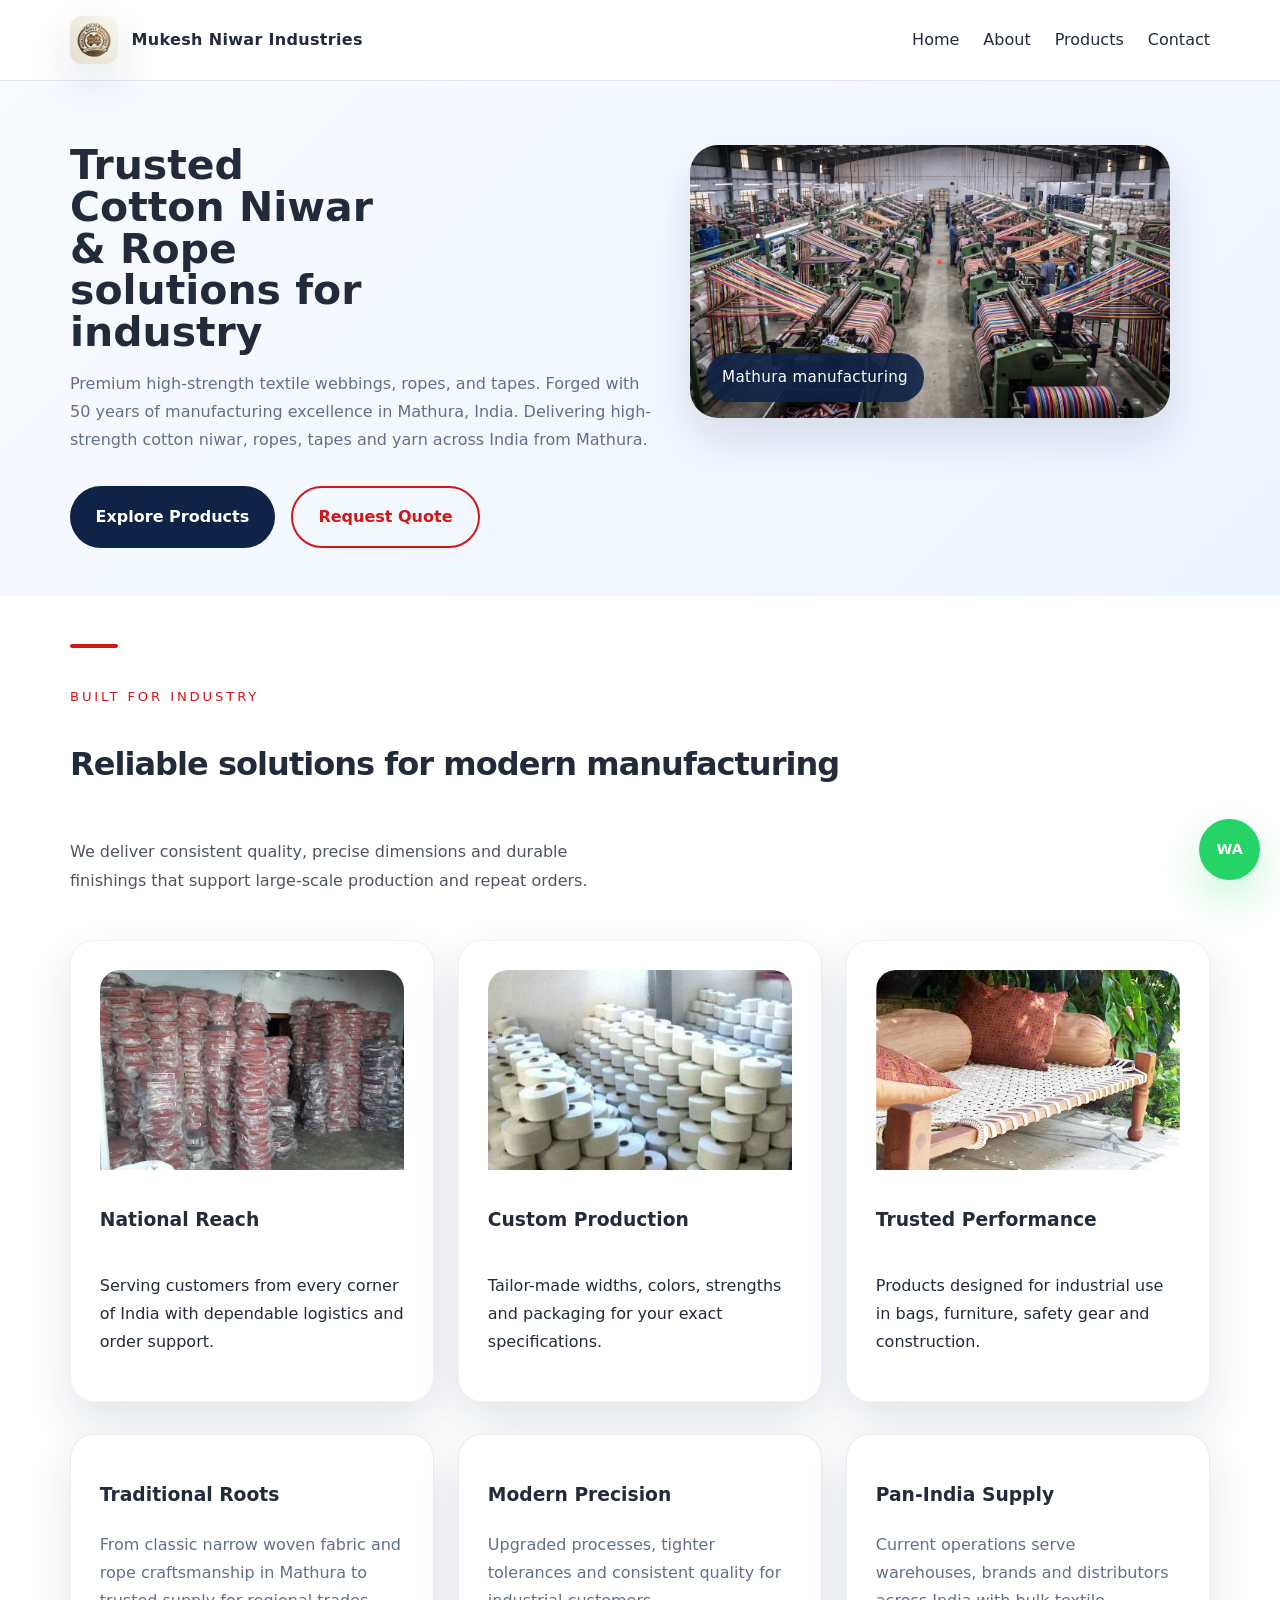
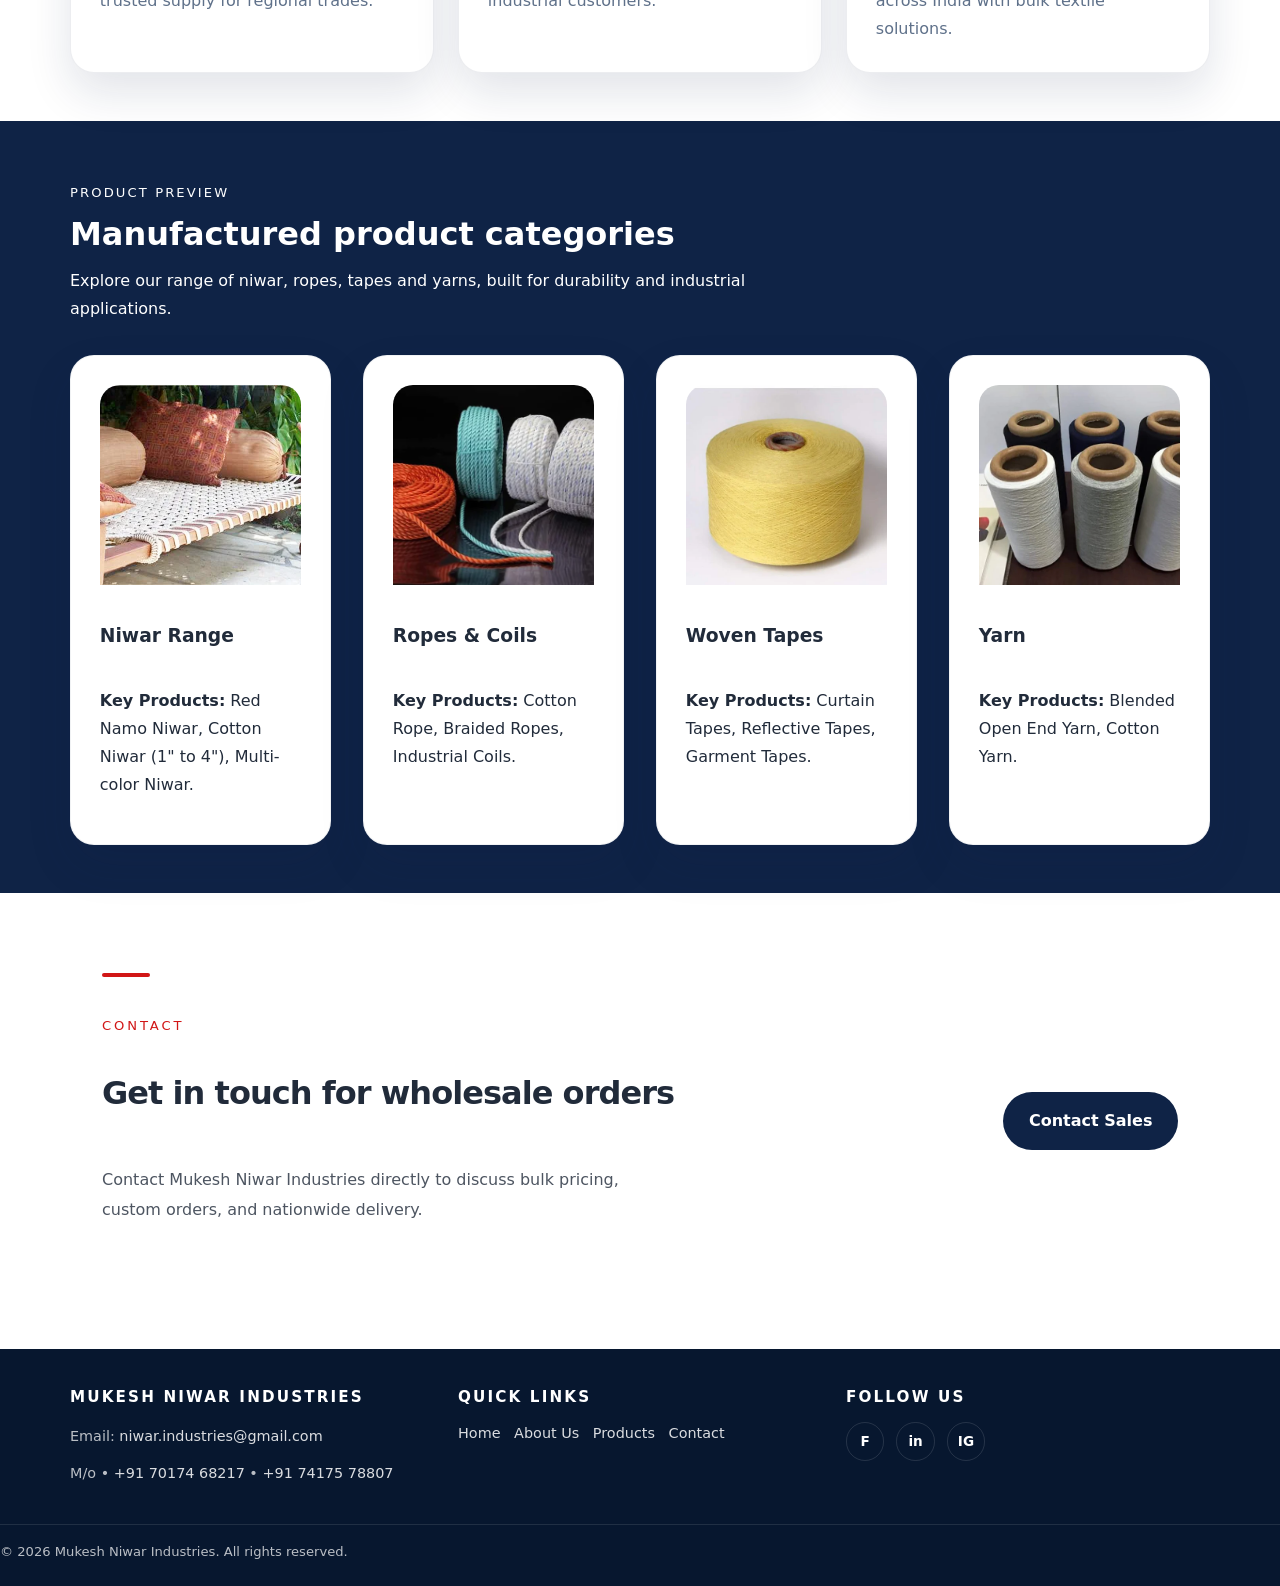
==== commit 9cdedbdc: "chnages bug 2" ====
--- a/index.html
+++ b/index.html
@@ -48,7 +48,6 @@
           <div class="hero-visual">
             <div class="hero-image-card">
               <picture>
-                <source type="image/webp" srcset="curreent_traditonal_ind.webp" />
                 <source type="image/png" srcset="curreent_traditonal_ind.png" />
                 <img src="curreent_traditonal_ind.png" alt="Traditional manufacturing" loading="eager" decoding="async" />
               </picture>
--- a/styles.css
+++ b/styles.css
@@ -22,6 +22,7 @@
   color: var(--text);
   background: var(--white);
   line-height: 1.75;
+  overflow-x: hidden;
 }
 
 img {
@@ -89,8 +90,9 @@
 }
 
 .whatsapp-float::before {
-  content: "☎";
-  font-size: 1.25rem;
+  content: "WA";
+  font-size: 0.9rem;
+  font-weight: 800;
 }
 
 @media (max-width: 720px) {
@@ -111,9 +113,11 @@
   display: inline-flex;
   align-items: center;
   gap: 0.85rem;
+  min-width: 0;
 }
 
 .logo {
+  flex: 0 0 auto;
   width: 48px;
   height: auto;
   border-radius: 12px;
@@ -746,11 +750,205 @@
     flex-direction: column;
     align-items: flex-start;
   }
+
   .header-inner {
     flex-wrap: wrap;
-  }
-
-@media (min-width: 900px) {
+    padding: 0.75rem 0;
+    gap: 0.75rem;
+  }
+
+  .brand-with-logo span {
+    font-size: 0.95rem;
+    line-height: 1.25;
+  }
+
+  .logo {
+    width: 42px;
+    border-radius: 10px;
+  }
+
+  .container {
+    width: min(100% - 1.2rem, 1140px);
+  }
+
+  .hero {
+    padding: 2.25rem 0 2rem;
+  }
+
+  .hero-grid {
+    gap: 1.5rem;
+  }
+
+  .hero h1 {
+    max-width: 100%;
+    font-size: 2.15rem;
+    line-height: 1.08;
+  }
+
+  .hero-copy {
+    margin-bottom: 0;
+    line-height: 1.65;
+  }
+
+  .hero-actions {
+    gap: 0.75rem;
+    margin-top: 1.4rem;
+  }
+
+  .hero-visual {
+    align-items: stretch;
+  }
+
+  .hero-image-card {
+    border-radius: 18px;
+  }
+
+  .hero-image-card img {
+    width: 100%;
+    height: 260px;
+    max-height: none;
+  }
+
+  .hero-image-chip {
+    left: 0.75rem;
+    bottom: 0.75rem;
+    max-width: calc(100% - 1.5rem);
+    padding: 0.55rem 0.75rem;
+    font-size: 0.8rem;
+    white-space: normal;
+  }
+
+  .hero-visual {
+    width: 100%;
+  }
+
+  .page-header {
+    gap: 0.55rem;
+    margin-bottom: 1.4rem;
+  }
+
+  .page-header h2,
+  .section-header h2 {
+    font-size: 1.8rem;
+    line-height: 1.14;
+    letter-spacing: 0;
+  }
+
+  .section-light,
+  .section-primary {
+    padding: 2.25rem 0;
+  }
+
+  .cards-grid,
+  .timeline-grid {
+    gap: 1rem;
+  }
+
+  .section-card,
+  .timeline-step,
+  .contact-card,
+  .product-card,
+  .quality-list div,
+  .stat-card {
+    border-radius: 16px;
+    padding: 1.15rem;
+  }
+
+  .card-img {
+    height: 175px;
+    border-radius: 14px;
+    margin-bottom: 0.9rem;
+  }
+
+  .about-stats-row {
+    grid-template-columns: 1fr;
+  }
+
+  .about-panel img {
+    min-height: 240px;
+    border-radius: 16px;
+  }
+
+  .contact-panel {
+    padding: 0;
+  }
+
+  .map-frame {
+    border-radius: 16px;
+  }
+
+  .map-frame iframe {
+    height: 300px;
+  }
+
+  .footer-grid {
+    gap: 1.25rem;
+  }
+
+  .footer-links {
+    flex-direction: column;
+    gap: 0.45rem;
+  }
+
+  .footer-note {
+    padding-inline: 0.6rem;
+  }
+
+  .whatsapp-float {
+    right: 0.85rem;
+    bottom: 0.85rem;
+    width: 3.4rem;
+    height: 3.4rem;
+  }
+
+  .nav-toggle {
+    display: flex;
+  }
+
+  .site-nav {
+    position: absolute;
+    top: 100%;
+    right: 0.6rem;
+    left: 0.6rem;
+    background: var(--white);
+    flex-direction: column;
+    align-items: stretch;
+    gap: 0;
+    padding: 0.6rem 1rem;
+    border-radius: 16px;
+    box-shadow: var(--shadow);
+    opacity: 0;
+    visibility: hidden;
+    transform: translateY(-0.75rem);
+    transition: opacity 0.25s ease, transform 0.25s ease, visibility 0.25s ease;
+  }
+
+  .site-nav.open {
+    opacity: 1;
+    visibility: visible;
+    transform: translateY(0);
+  }
+
+  .site-nav a {
+    padding: 0.75rem 0;
+    border-bottom: 1px solid #eef2f7;
+  }
+
+  .site-nav a:last-child {
+    border-bottom: none;
+  }
+
+  .btn {
+    width: 100%;
+  }
+
+  .footer-inner {
+    flex-direction: column;
+    text-align: center;
+  }
+}
+
+@media (min-width: 901px) {
   .hero-visual {
     flex-direction: row-reverse;
     align-items: flex-end;
@@ -768,58 +966,10 @@
     margin: 0;
     align-self: flex-start;
   }
+
   /* keep the paragraph from extending past the image height */
   .hero-image-text {
     max-height: 420px;
     overflow: hidden;
   }
 }
-
-  .nav-toggle {
-    display: flex;
-  }
-
-  .site-nav {
-    position: absolute;
-    top: 100%;
-    right: 1rem;
-    left: 1rem;
-    background: var(--white);
-    flex-direction: column;
-    padding: 1rem;
-    border-radius: 18px;
-    box-shadow: var(--shadow);
-    opacity: 0;
-    visibility: hidden;
-    transform: translateY(-1rem);
-    transition: all 0.25s ease;
-  }
-
-  .site-nav.open {
-    opacity: 1;
-    visibility: visible;
-    transform: translateY(0);
-  }
-
-  .site-nav a {
-    padding: 0.75rem 0;
-    border-bottom: 1px solid #eef2f7;
-  }
-
-  .site-nav a:last-child {
-    border-bottom: none;
-  }
-
-  .hero h1 {
-    font-size: 2.4rem;
-  }
-
-  .btn {
-    width: 100%;
-  }
-
-  .footer-inner {
-    flex-direction: column;
-    text-align: center;
-  }
-}
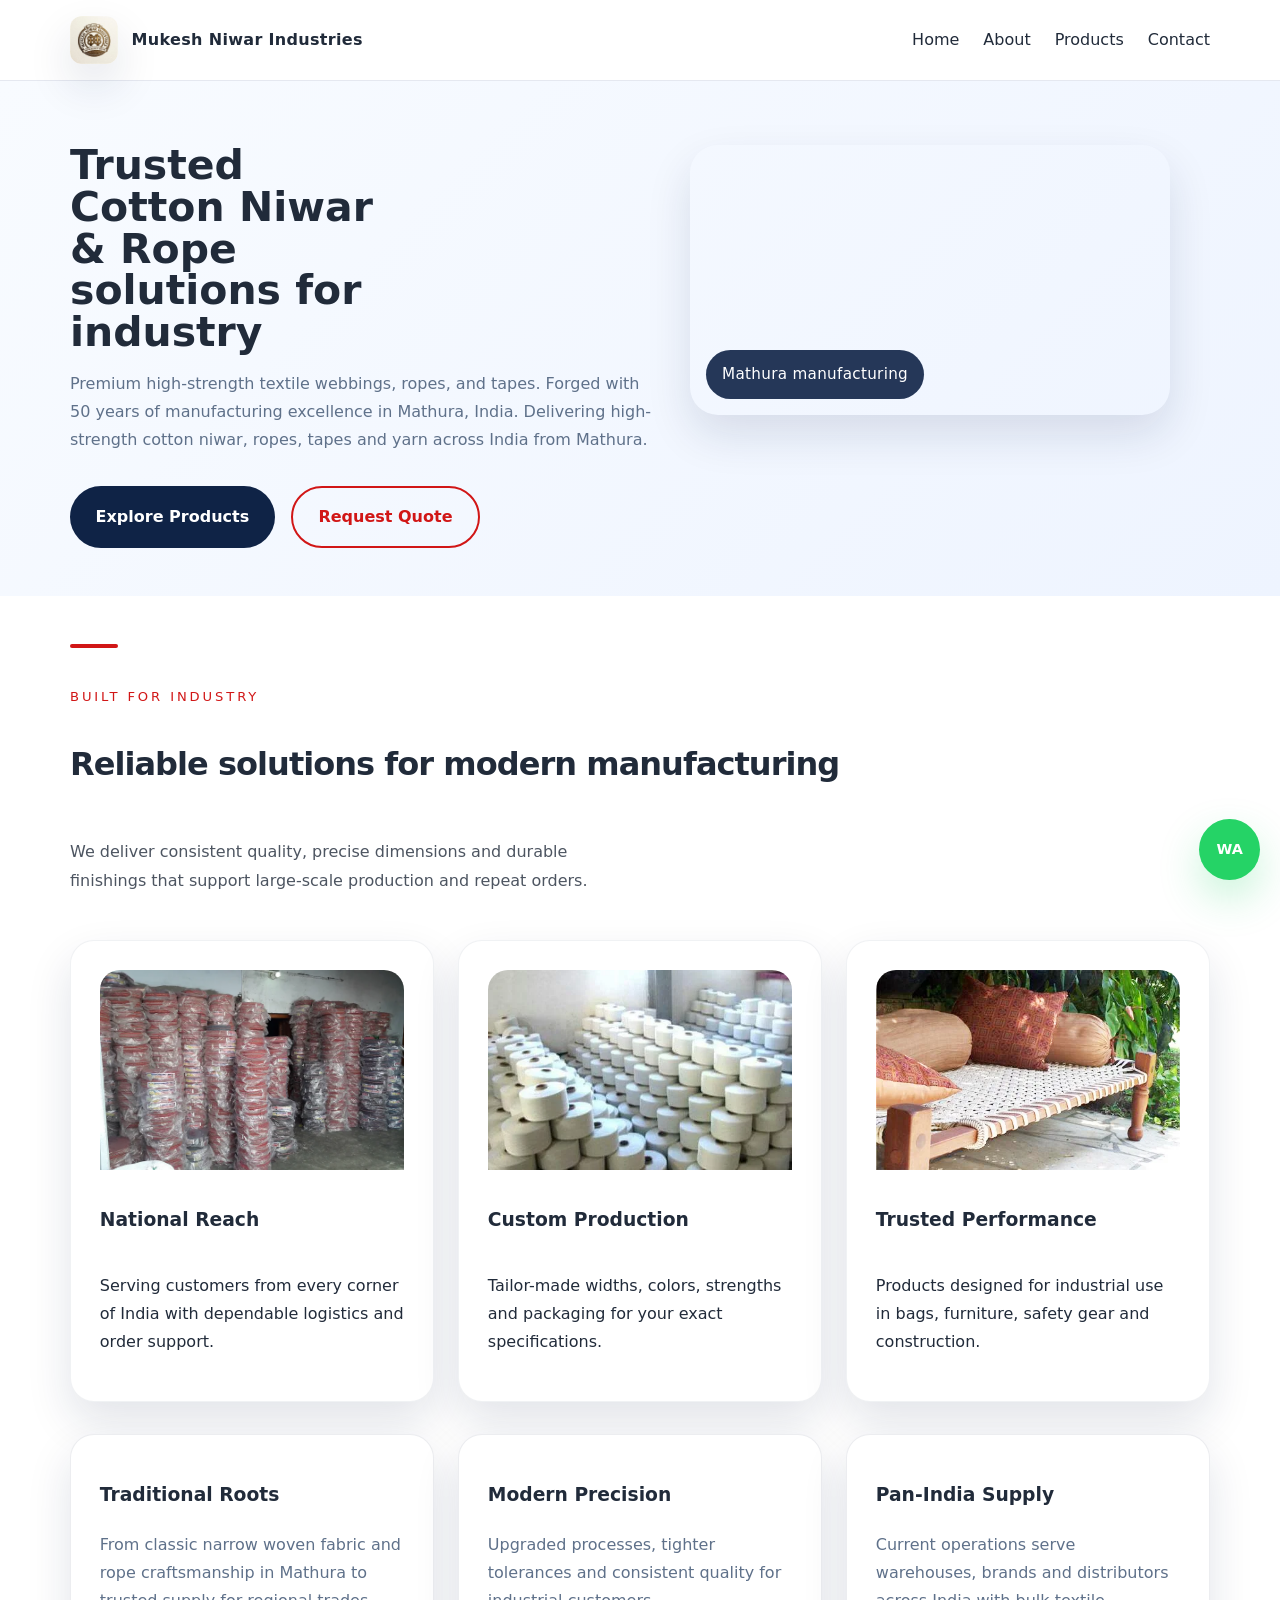
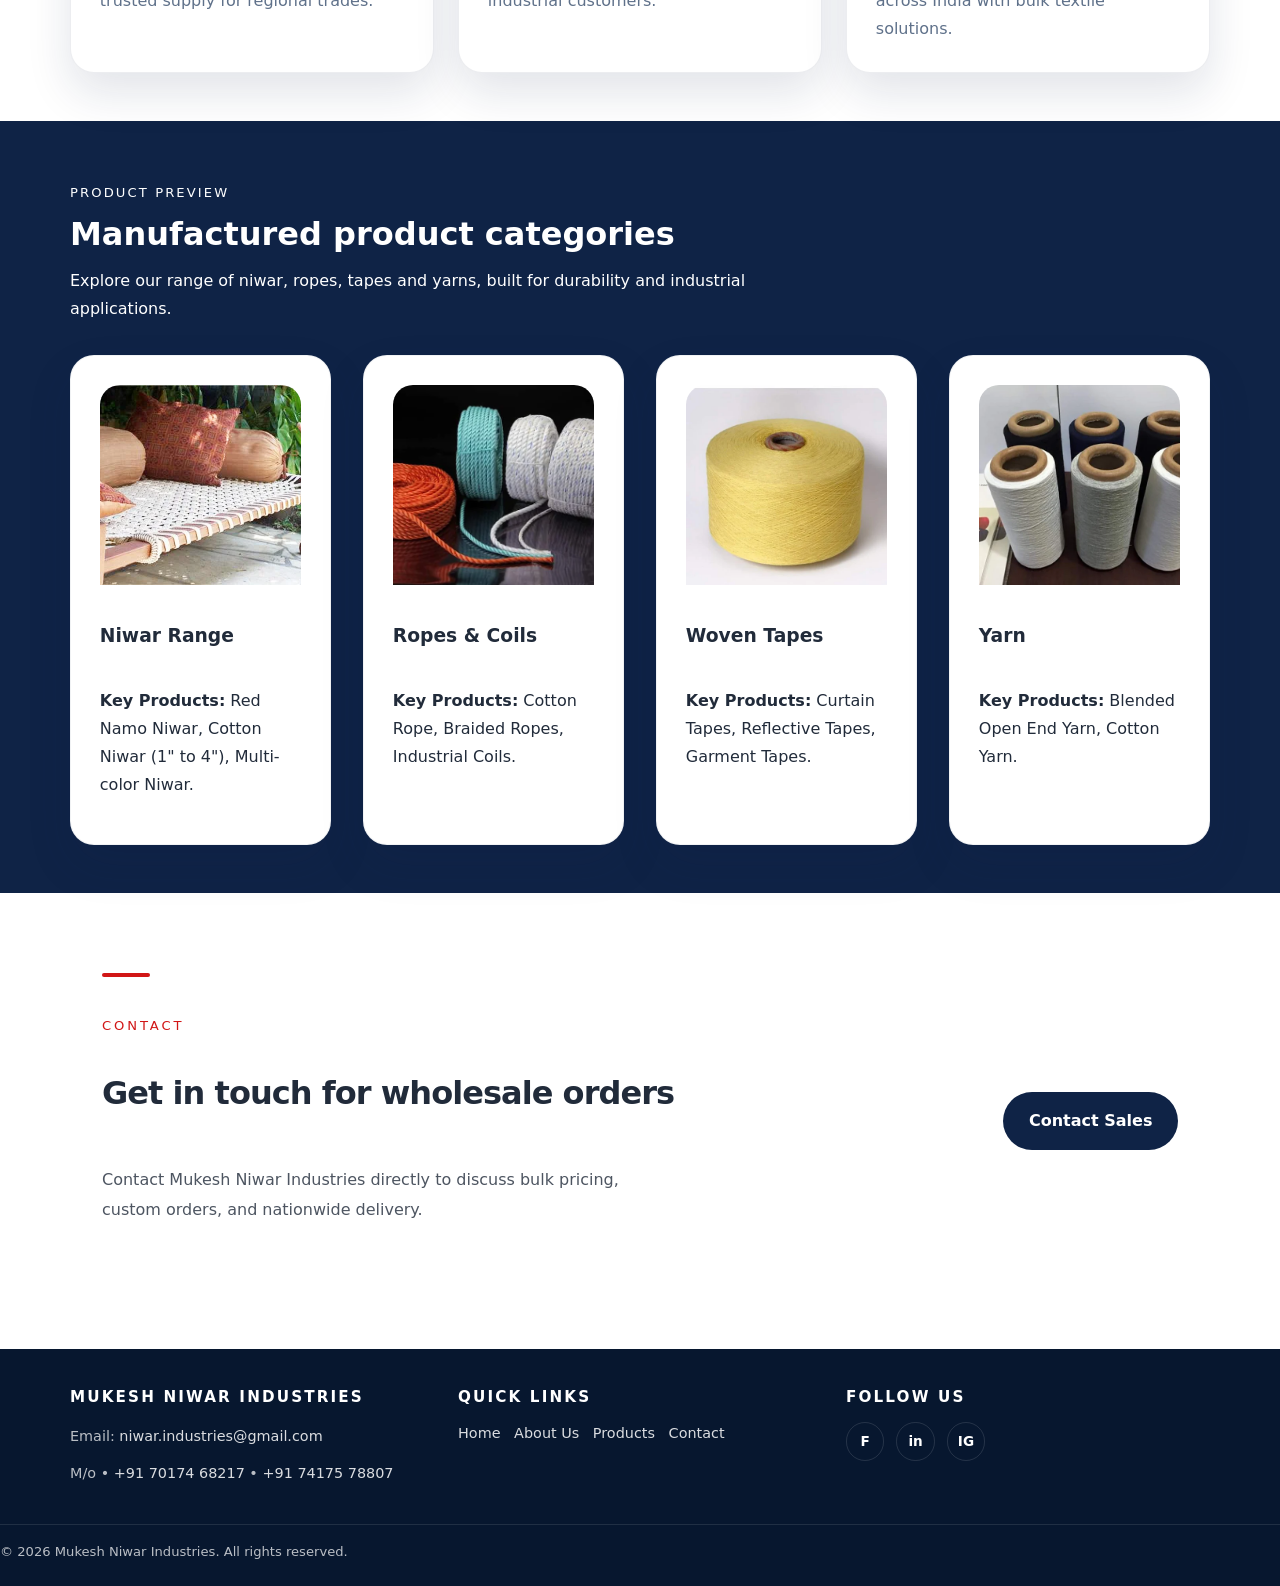
==== commit bf7c539b: "mobile friendly design" ====
--- a/index.html
+++ b/index.html
@@ -14,7 +14,7 @@
     <header class="site-header">
       <div class="container header-inner">
         <a href="index.html" class="brand brand-with-logo">
-          <img src="logo.png" alt="Mukesh Niwar Industries logo" class="logo" loading="eager" decoding="async" />
+          <img src="logo-small.jpg" alt="Mukesh Niwar Industries logo" class="logo" loading="eager" decoding="async" />
           <span>Mukesh Niwar Industries</span>
         </a>
         <button class="nav-toggle" aria-label="Open navigation">
@@ -48,8 +48,9 @@
           <div class="hero-visual">
             <div class="hero-image-card">
               <picture>
-                <source type="image/png" srcset="curreent_traditonal_ind.png" />
-                <img src="curreent_traditonal_ind.png" alt="Traditional manufacturing" loading="eager" decoding="async" />
+                <source media="(max-width: 720px)" type="image/jpeg" srcset="curreent_traditonal_ind-mobile.jpg" />
+                <source type="image/jpeg" srcset="curreent_traditonal_ind-hero.jpg" />
+                <img src="curreent_traditonal_ind-hero.jpg" alt="Traditional manufacturing" loading="eager" decoding="async" />
               </picture>
               <span class="hero-image-chip">Mathura manufacturing</span>
             </div>
@@ -156,7 +157,7 @@
         <div class="footer-block">
           <h3>Mukesh Niwar Industries</h3>
           <p class="footer-contact">Email: <a href="mailto:niwar.industries@gmail.com">niwar.industries@gmail.com</a></p>
-          <p class="footer-contact">M/o • <a href="tel:+917017468217">+91 70174 68217</a> • <a href="tel:+917417578807">+91 74175 78807</a></p>
+          <p class="footer-contact">M/o &bull; <a href="tel:+917017468217">+91 70174 68217</a> &bull; <a href="tel:+917417578807">+91 74175 78807</a></p>
         </div>
         <div class="footer-block">
           <h3>Quick Links</h3>
@@ -176,7 +177,7 @@
           </div>
         </div>
       </div>
-      <div class="footer-note">© 2026 Mukesh Niwar Industries. All rights reserved.</div>
+      <div class="footer-note">&copy; 2026 Mukesh Niwar Industries. All rights reserved.</div>
     </footer>
 
     <a class="whatsapp-float" href="https://wa.me/917017468217?text=Hello%20Mukesh%20Niwar%20Industries%2C%20I%20need%20a%20quote." target="_blank" rel="noreferrer noopener" aria-label="WhatsApp Now"></a>
--- a/styles.css
+++ b/styles.css
@@ -33,6 +33,15 @@
 a {
   color: inherit;
   text-decoration: none;
+}
+
+p,
+h1,
+h2,
+h3,
+li,
+a {
+  overflow-wrap: anywhere;
 }
 
 button,
@@ -159,7 +168,12 @@
 .nav-toggle {
   display: none;
   flex-direction: column;
+  align-items: center;
+  justify-content: center;
   gap: 6px;
+  min-width: 44px;
+  min-height: 44px;
+  padding: 0;
   background: transparent;
   border: none;
   cursor: pointer;
@@ -235,6 +249,7 @@
 .hero-image-card img {
   width: 100%;
   height: auto;
+  aspect-ratio: 16 / 9;
   max-height: 420px;
   object-fit: cover;
   display: block;
@@ -743,6 +758,13 @@
     flex-direction: column;
     align-items: stretch;
   }
+
+  .about-grid {
+    grid-template-areas:
+      "text"
+      "image"
+      "stats";
+  }
 }
 
 @media (max-width: 720px) {
@@ -752,13 +774,17 @@
   }
 
   .header-inner {
-    flex-wrap: wrap;
+    flex-wrap: nowrap;
     padding: 0.75rem 0;
     gap: 0.75rem;
   }
 
+  .brand-with-logo {
+    gap: 0.55rem;
+  }
+
   .brand-with-logo span {
-    font-size: 0.95rem;
+    font-size: 0.88rem;
     line-height: 1.25;
   }
 
@@ -772,17 +798,17 @@
   }
 
   .hero {
-    padding: 2.25rem 0 2rem;
+    padding: 1.85rem 0 2rem;
   }
 
   .hero-grid {
-    gap: 1.5rem;
+    gap: 1.25rem;
   }
 
   .hero h1 {
     max-width: 100%;
-    font-size: 2.15rem;
-    line-height: 1.08;
+    font-size: 1.92rem;
+    line-height: 1.12;
   }
 
   .hero-copy {
@@ -805,7 +831,8 @@
 
   .hero-image-card img {
     width: 100%;
-    height: 260px;
+    height: auto;
+    min-height: 210px;
     max-height: none;
   }
 
@@ -827,11 +854,27 @@
     margin-bottom: 1.4rem;
   }
 
+  .page-header h1 {
+    margin: 0;
+    font-size: 2rem;
+    line-height: 1.15;
+    letter-spacing: 0;
+  }
+
   .page-header h2,
   .section-header h2 {
     font-size: 1.8rem;
     line-height: 1.14;
     letter-spacing: 0;
+  }
+
+  .about-grid {
+    gap: 1.15rem;
+  }
+
+  .about-grid > div:first-child p {
+    margin: 0 0 0.9rem;
+    text-align: left;
   }
 
   .section-light,
@@ -871,6 +914,10 @@
 
   .contact-panel {
     padding: 0;
+  }
+
+  .section-card.contact-panel {
+    padding: 1.15rem;
   }
 
   .map-frame {
@@ -930,6 +977,7 @@
   }
 
   .site-nav a {
+    min-height: 44px;
     padding: 0.75rem 0;
     border-bottom: 1px solid #eef2f7;
   }
@@ -945,6 +993,24 @@
   .footer-inner {
     flex-direction: column;
     text-align: center;
+  }
+}
+
+@media (max-width: 380px) {
+  .brand-with-logo span {
+    max-width: 18ch;
+  }
+
+  .hero h1 {
+    font-size: 1.72rem;
+  }
+
+  .hero-copy,
+  .page-header p,
+  .section-card p,
+  .timeline-step p {
+    font-size: 0.95rem;
+    line-height: 1.6;
   }
 }
 
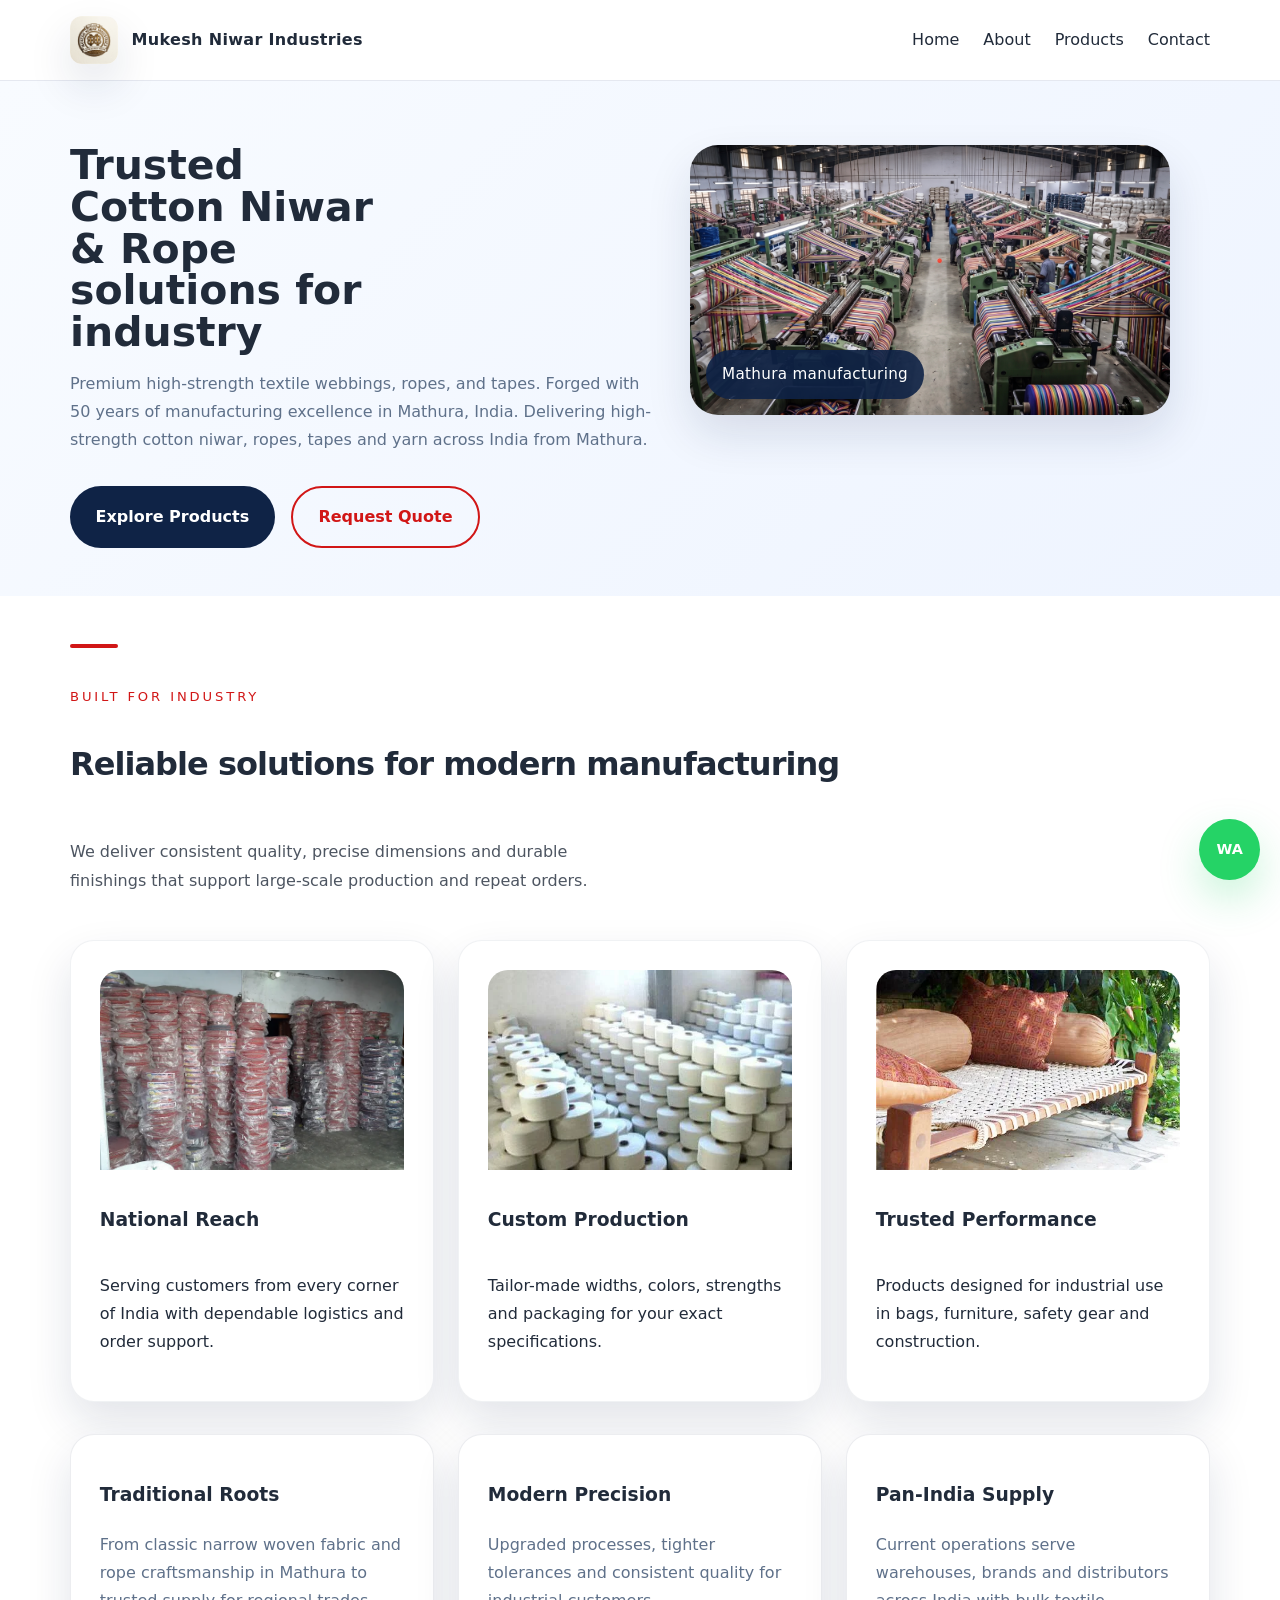
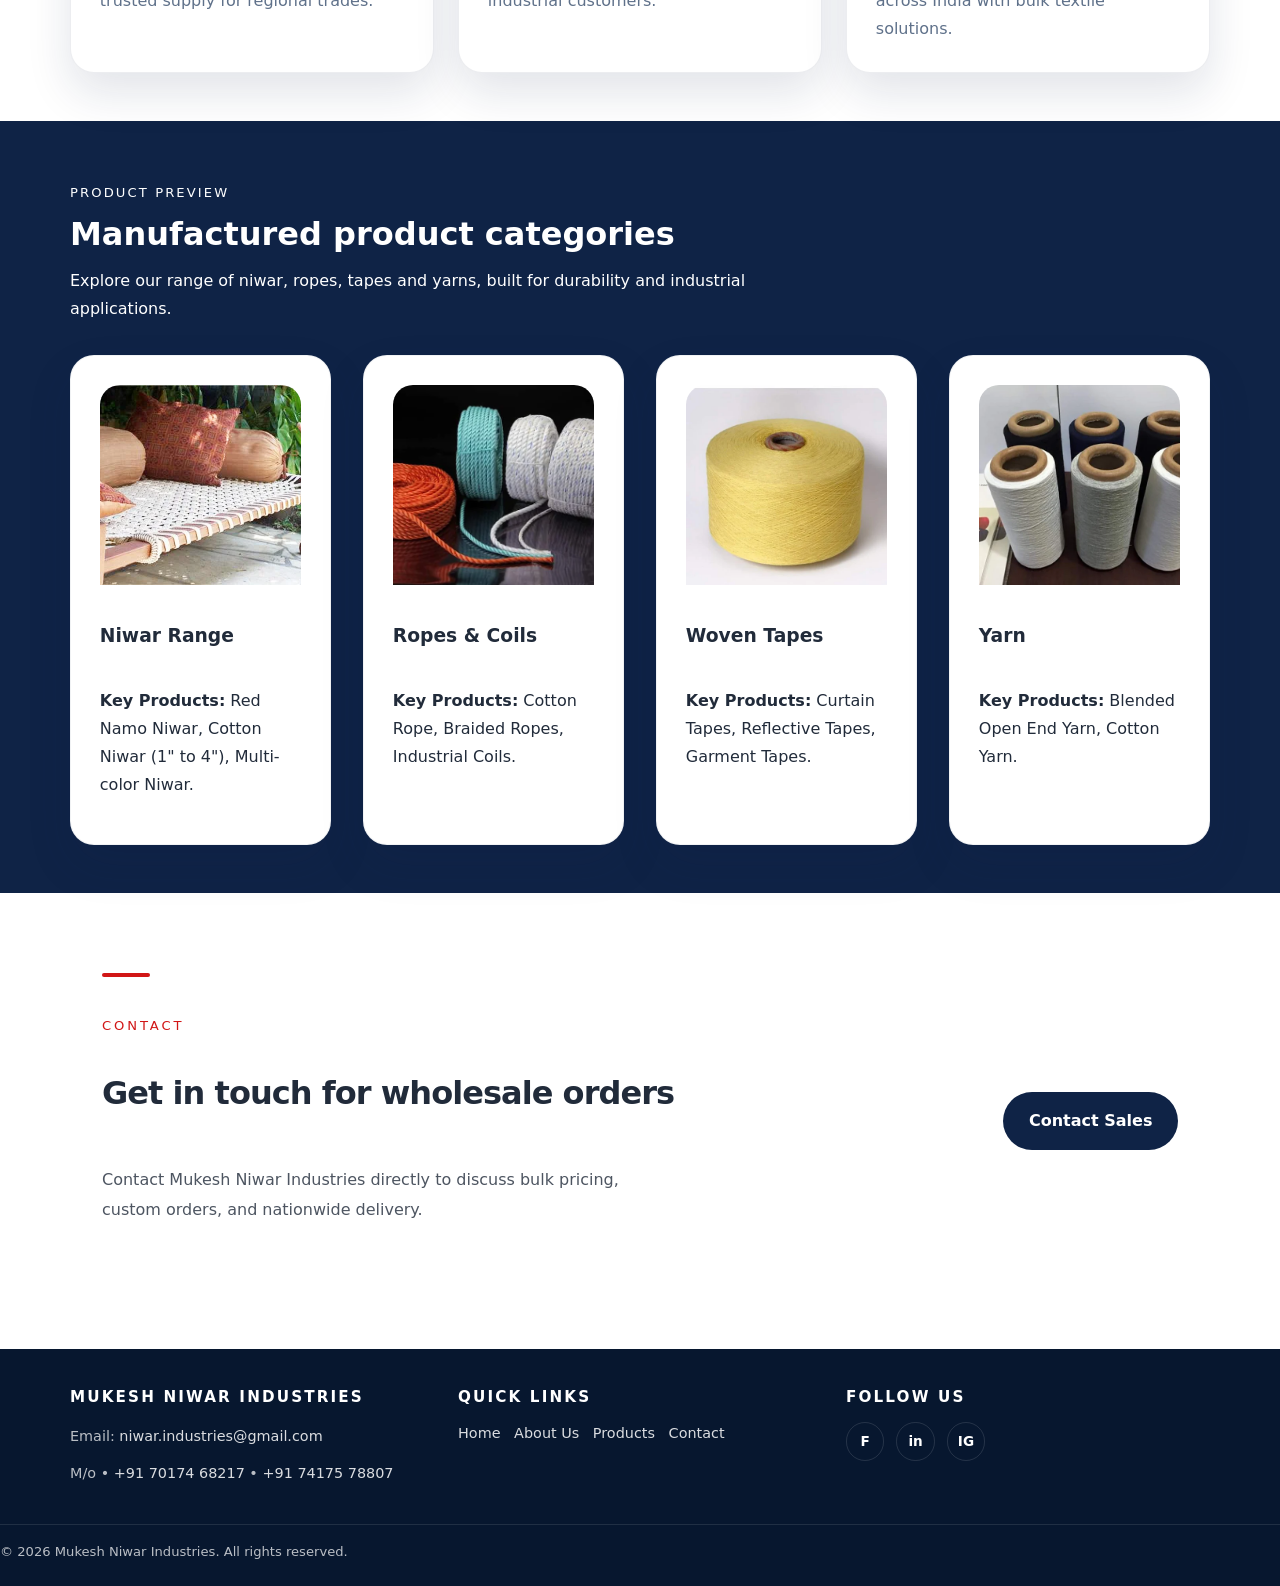
==== commit 4f90ab82: "mobule chnages" ====
--- a/index.html
+++ b/index.html
@@ -14,7 +14,7 @@
     <header class="site-header">
       <div class="container header-inner">
         <a href="index.html" class="brand brand-with-logo">
-          <img src="logo-small.jpg" alt="Mukesh Niwar Industries logo" class="logo" loading="eager" decoding="async" />
+          <img src="logo.png" alt="Mukesh Niwar Industries logo" class="logo" loading="eager" decoding="async" />
           <span>Mukesh Niwar Industries</span>
         </a>
         <button class="nav-toggle" aria-label="Open navigation">
@@ -48,9 +48,8 @@
           <div class="hero-visual">
             <div class="hero-image-card">
               <picture>
-                <source media="(max-width: 720px)" type="image/jpeg" srcset="curreent_traditonal_ind-mobile.jpg" />
-                <source type="image/jpeg" srcset="curreent_traditonal_ind-hero.jpg" />
-                <img src="curreent_traditonal_ind-hero.jpg" alt="Traditional manufacturing" loading="eager" decoding="async" />
+                <source type="image/png" srcset="curreent_traditonal_ind.png" />
+                <img src="curreent_traditonal_ind.png" alt="Traditional manufacturing" loading="eager" decoding="async" />
               </picture>
               <span class="hero-image-chip">Mathura manufacturing</span>
             </div>
--- a/styles.css
+++ b/styles.css
@@ -760,10 +760,18 @@
   }
 
   .about-grid {
+    display: grid;
+    grid-template-columns: minmax(0, 1fr) !important;
     grid-template-areas:
       "text"
       "image"
       "stats";
+  }
+
+  .about-grid > div:first-child,
+  .about-panel,
+  .about-stats-row {
+    grid-column: 1 / -1 !important;
   }
 }
 
@@ -869,7 +877,7 @@
   }
 
   .about-grid {
-    gap: 1.15rem;
+    gap: 1rem;
   }
 
   .about-grid > div:first-child p {
@@ -908,7 +916,11 @@
   }
 
   .about-panel img {
-    min-height: 240px;
+    width: 100%;
+    height: 220px;
+    max-height: 260px;
+    min-height: 0;
+    object-fit: cover;
     border-radius: 16px;
   }
 
